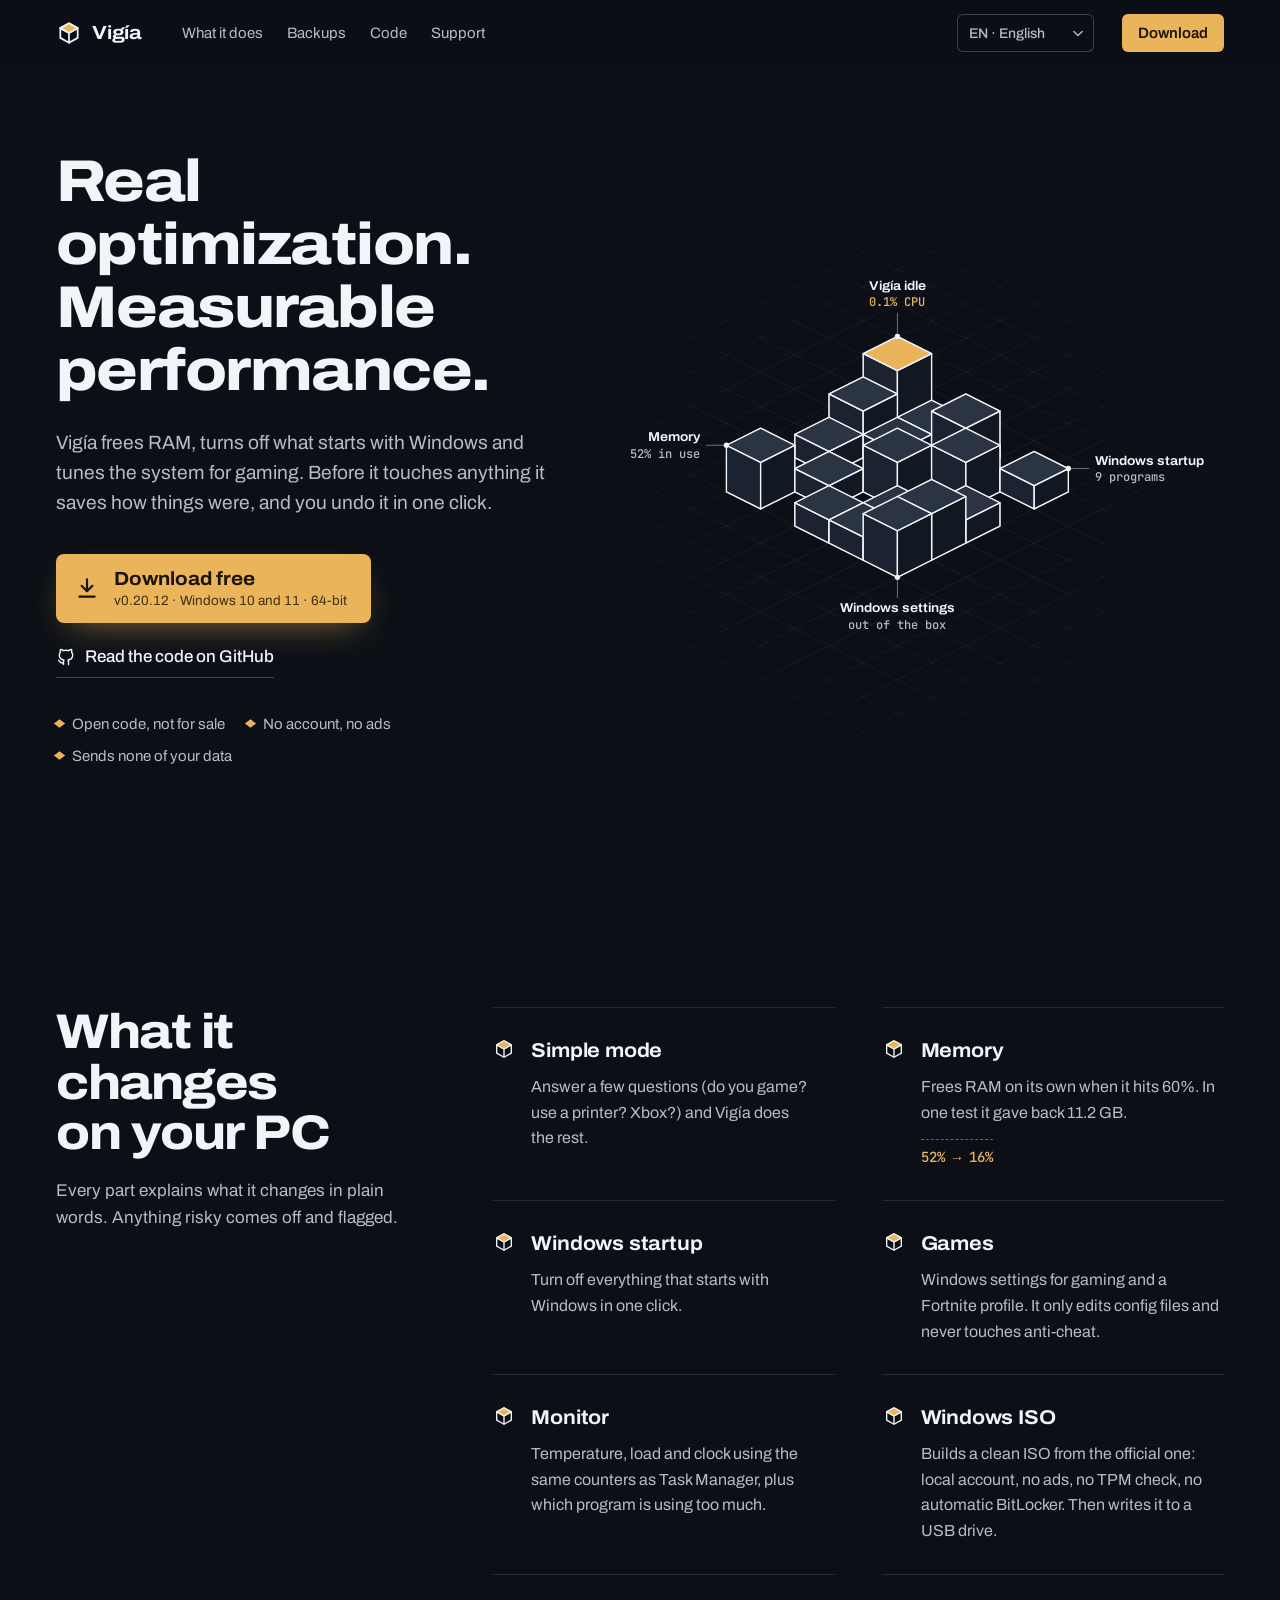
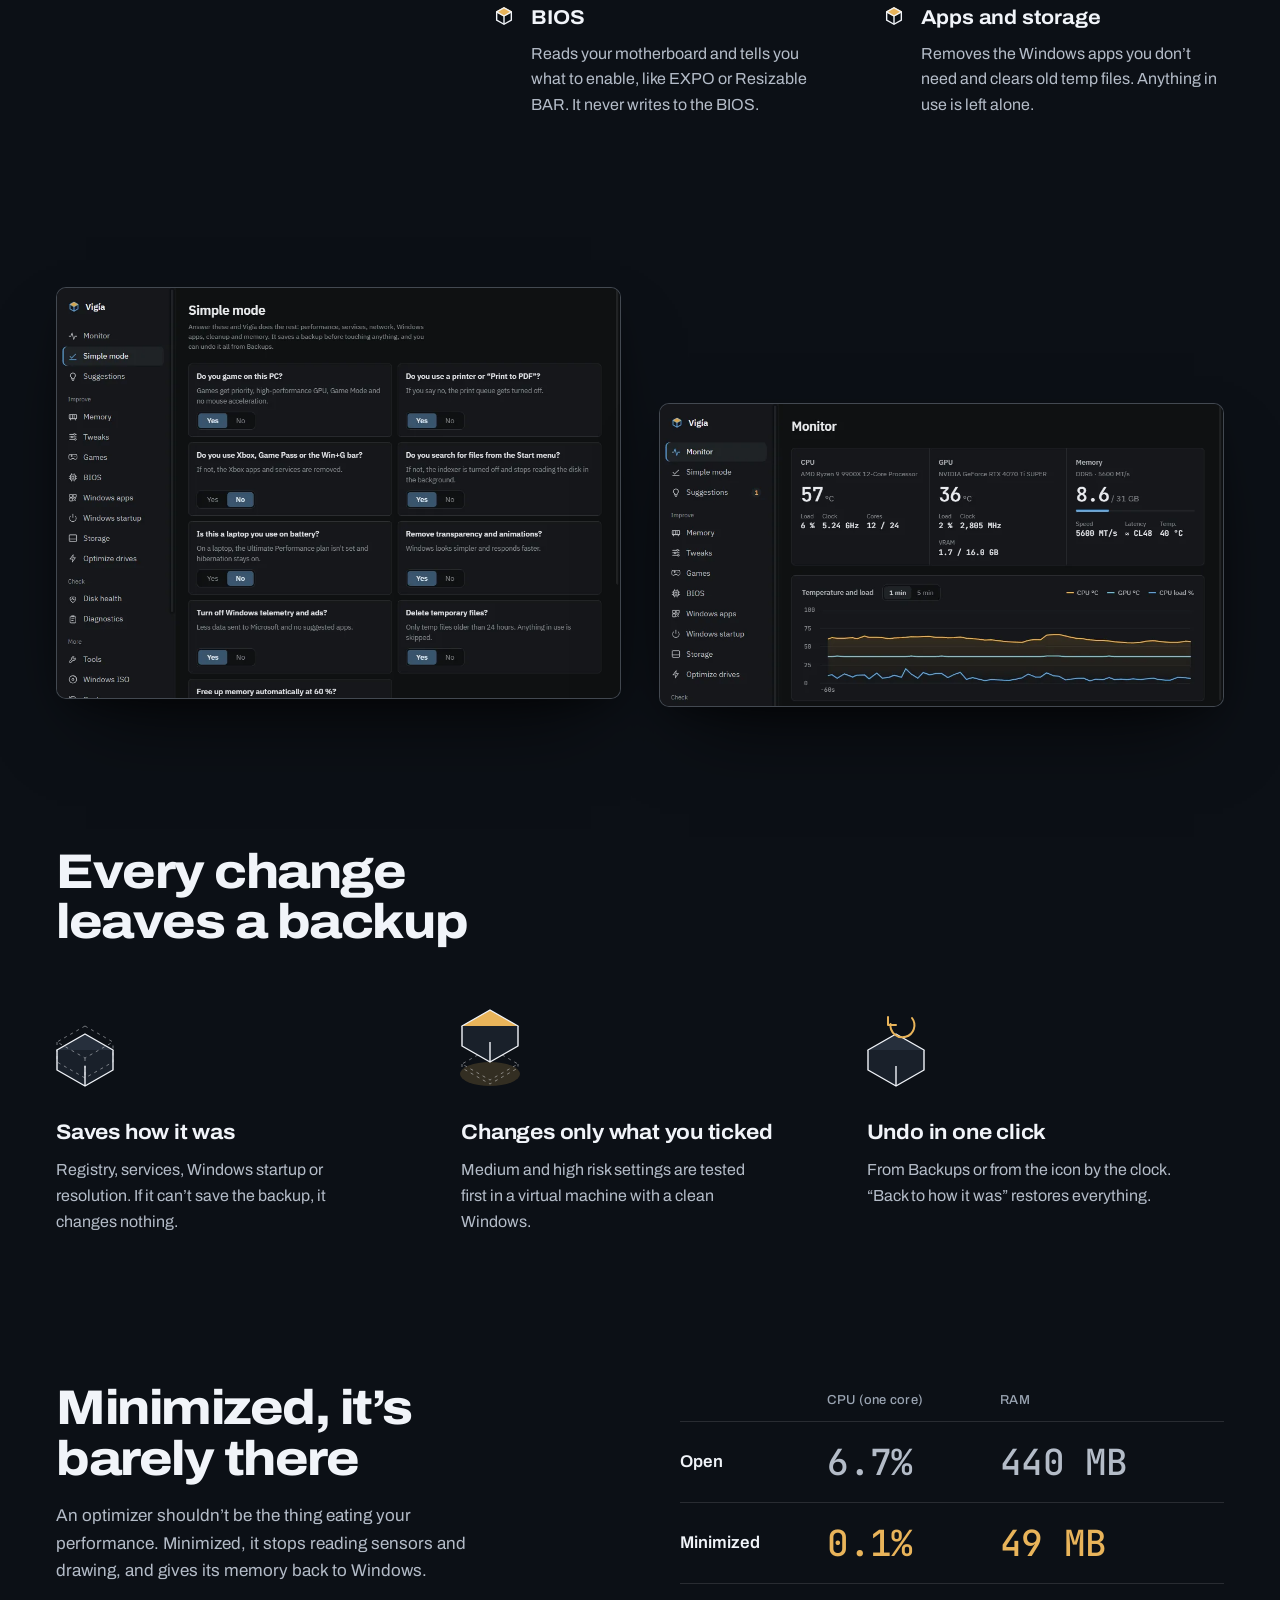
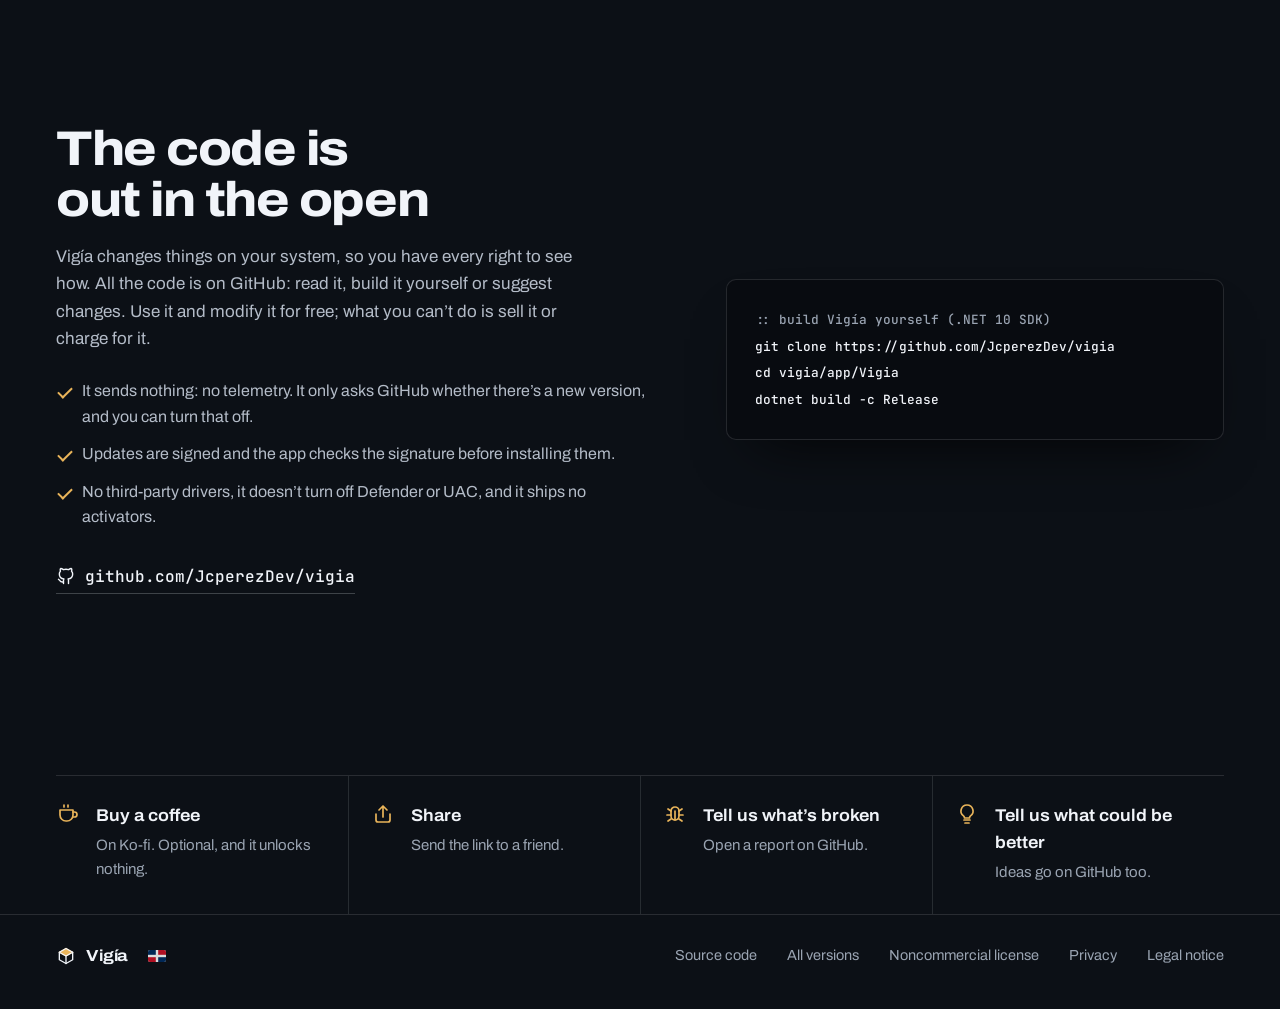
==== landing/index.html @ d917cf34 "Landing: 0.20.12" ====
<!doctype html>
<html lang="es">
<head>
<meta charset="utf-8">
<meta name="viewport" content="width=device-width, initial-scale=1">
<title>Vigía · Optimización real para tu PC de juego</title>
<meta name="description" content="Vigía optimiza Windows para jugar: libera RAM, apaga lo que arranca con Windows, ajusta el sistema y crea una ISO limpia. Guarda una copia antes de cada cambio. Gratis y con el código a la vista.">
<meta name="theme-color" content="#0c1016">
<meta property="og:type" content="website">
<meta property="og:site_name" content="Vigía">
<meta property="og:locale" content="en_US">
<meta property="og:url" content="https://vigiapc.vercel.app/">
<meta property="og:title" content="Vigía · Real optimization. Measurable performance.">
<meta property="og:description" content="Free Windows 10/11 optimizer for gaming. Open code, no account, no ads, and every change can be undone.">
<meta property="og:image" content="https://vigiapc.vercel.app/img/og-en.png">
<meta property="og:image:width" content="1200">
<meta property="og:image:height" content="630">
<meta property="og:image:alt" content="Vigía: Real optimization. Measurable performance.">
<meta name="twitter:card" content="summary_large_image">
<meta name="twitter:title" content="Vigía · Real optimization. Measurable performance.">
<meta name="twitter:description" content="Free Windows 10/11 optimizer for gaming. Open code, no account, no ads, and every change can be undone.">
<meta name="twitter:image" content="https://vigiapc.vercel.app/img/og-en.png">
<link rel="canonical" href="https://vigiapc.vercel.app/">
<link rel="icon" href="favicon.ico">
<link rel="preload" href="fonts/archivo-var-latin.woff2" as="font" type="font/woff2" crossorigin>
<link rel="stylesheet" href="styles.css">
</head>
<body>

<svg width="0" height="0" style="position:absolute" aria-hidden="true">
  <symbol id="i-logo" viewBox="0 0 24 24"><path class="lid" d="M12 3 20 7.5 12 12 4 7.5Z"/><path d="M12 3 20 7.5v9L12 21l-8-4.5v-9Z"/><path d="M4 7.5 12 12l8-4.5M12 12v9"/></symbol>
  <symbol id="i-down" viewBox="0 0 24 24"><path d="M12 4v11M7 10l5 5 5-5M5 20h14"/></symbol>
  <symbol id="i-gh" viewBox="0 0 24 24"><path d="M9 19c-4.3 1.4-4.3-2.5-6-3m12 5v-3.5c0-1 .1-1.4-.5-2 2.8-.3 5.5-1.4 5.5-6a4.6 4.6 0 0 0-1.3-3.2 4.2 4.2 0 0 0-.1-3.2s-1.1-.3-3.5 1.3a12.3 12.3 0 0 0-6.2 0C6.5 2.8 5.4 3.1 5.4 3.1a4.2 4.2 0 0 0-.1 3.2A4.6 4.6 0 0 0 4 9.5c0 4.6 2.7 5.7 5.5 6-.6.6-.6 1.2-.5 2V21"/></symbol>
  <symbol id="i-cup" viewBox="0 0 24 24"><path d="M4 8h13v5a6 6 0 0 1-6 6h-1a6 6 0 0 1-6-6Z"/><path d="M17 10h1.5a2.5 2.5 0 0 1 0 5H17M8 3v2M12 3v2"/></symbol>
  <symbol id="i-share" viewBox="0 0 24 24"><path d="M12 15V4M8 8l4-4 4 4"/><path d="M5 12v6a2 2 0 0 0 2 2h10a2 2 0 0 0 2-2v-6"/></symbol>
  <symbol id="i-bug" viewBox="0 0 24 24"><path d="M8 9a4 4 0 0 1 8 0v5a4 4 0 0 1-8 0Z"/><path d="M12 9v9M4 13h4M16 13h4M5 7l3 2M19 7l-3 2M5 19l3-2M19 19l-3-2"/></symbol>
  <symbol id="i-idea" viewBox="0 0 24 24"><path d="M9 18h6M10 21h4"/><path d="M12 3a6 6 0 0 0-3.5 10.9c.6.5 1 1.2 1 2.1h5c0-.9.4-1.6 1-2.1A6 6 0 0 0 12 3Z"/></symbol>
</svg>

<a class="skip" href="#main" data-i="skip">Saltar al contenido</a>

<header class="top">
  <a class="brand" href="#" aria-label="Vigía"><svg><use href="#i-logo"/></svg>Vigía</a>
  <nav data-i-aria="navAria" aria-label="Secciones">
    <a href="#what" data-i="navWhat">Qué hace</a>
    <a href="#backups" data-i="navCopies">Copias</a>
    <a href="#code" data-i="navCode">Código</a>
    <a href="#support" data-i="navSupport">Apoya</a>
  </nav>
  <label class="lang">
    <span class="sr" data-i="langLabel">Idioma</span>
    <select id="lang">
      <option value="es">ES · Español</option>
      <option value="en">EN · English</option>
      <option value="pt">PT · Português</option>
      <option value="fr">FR · Français</option>
      <option value="de">DE · Deutsch</option>
    </select>
  </label>
  <a class="top-dl" href="https://github.com/JcperezDev/vigia-releases/releases/latest/download/Vigia-Setup.exe" data-i="download">Descargar</a>
</header>

<main id="main">
  <section class="hero" aria-labelledby="hero-h">
    <svg class="board" id="board" aria-hidden="true" viewBox="-20 0 840 500" preserveAspectRatio="xMidYMid meet"></svg>
    <div class="pitch">
      <h1 id="hero-h" data-i="heroH">Optimización real. Rendimiento que se mide.</h1>
      <p class="lead" data-i="heroLead">Vigía libera la RAM, apaga lo que arranca con Windows y ajusta el sistema para jugar. Antes de tocar algo guarda cómo estaba, y lo deshaces con un clic.</p>
      <div class="cta">
        <a class="dl" href="https://github.com/JcperezDev/vigia-releases/releases/latest/download/Vigia-Setup.exe">
          <svg><use href="#i-down"/></svg>
          <span><b data-i="dlFree">Descargar gratis</b><small><span data-ver>v0.20.12</span> · <span data-i="dlMeta">Windows 10 y 11 · 64 bits</span></small></span>
        </a>
        <a class="gh" href="https://github.com/JcperezDev/vigia"><svg><use href="#i-gh"/></svg><span data-i="ghLink">Ver el código en GitHub</span></a>
      </div>
      <ul class="trust">
        <li data-i="t1">Código a la vista, no se vende</li>
        <li data-i="t2">Sin cuenta ni anuncios</li>
        <li data-i="t3">No envía tus datos</li>
      </ul>
    </div>
  </section>

  <section class="what" id="what" aria-labelledby="hace-h">
    <div class="what-head">
      <h2 id="hace-h" data-i="whatH">Lo que toca en tu PC</h2>
      <p data-i="whatP">Cada parte explica qué cambia en palabras simples. Lo arriesgado viene apagado y marcado.</p>
    </div>
    <ul class="mods">
      <li><h3 data-i="m1h">Modo simple</h3><p data-i="m1p">Contestas unas preguntas (¿juegas?, ¿usas impresora?, ¿Xbox?) y Vigía hace el resto.</p></li>
      <li><h3 data-i="m2h">Memoria</h3><p data-i="m2p">Libera la RAM sola al llegar al 60 %. En una prueba devolvió 11,2 GB.</p><span class="read" data-i="m2r">52 % → 16 %</span></li>
      <li><h3 data-i="m3h">Inicio de Windows</h3><p data-i="m3p">Apaga de un clic todo lo que arranca con Windows.</p></li>
      <li><h3 data-i="m4h">Juegos</h3><p data-i="m4p">Ajustes de Windows para jugar y perfil para Fortnite. Solo edita archivos de configuración; nunca toca el antitrampas.</p></li>
      <li><h3 data-i="m5h">Monitor</h3><p data-i="m5p">Temperatura, carga y reloj con los mismos contadores del Administrador de tareas, y qué programa gasta de más.</p></li>
      <li><h3 data-i="m6h">ISO de Windows</h3><p data-i="m6p">Crea una ISO limpia a partir de la oficial: cuenta local, sin anuncios, sin TPM ni BitLocker automático. Y la pasa a un USB.</p></li>
      <li><h3 data-i="m7h">BIOS</h3><p data-i="m7p">Lee tu placa y te dice qué activar, como EXPO o Resizable BAR. Nunca escribe en la BIOS.</p></li>
      <li><h3 data-i="m8h">Apps y almacenamiento</h3><p data-i="m8p">Quita las apps de Windows que sobran y limpia temporales viejos. Lo que está en uso no se toca.</p></li>
    </ul>
  </section>

  <section class="shots" aria-labelledby="shots-h">
    <h2 id="shots-h" class="sr" data-i="shotsH">Capturas de Vigía</h2>
    <figure class="win w1">
      <img src="img/simple-es.webp" data-shot="simple" width="1028" height="749" loading="lazy" decoding="async" alt="Modo simple">
    </figure>
    <figure class="win w2">
      <img src="img/monitor-es.webp" data-shot="monitor" width="1028" height="552" loading="lazy" decoding="async" alt="Monitor">
    </figure>
  </section>

  <section class="copies" id="backups" aria-labelledby="copias-h">
    <h2 id="copias-h" data-i="copiesH">Cada cambio deja su copia</h2>
    <ol class="track">
      <li><b data-i="c1h">Guarda cómo estaba</b><span data-i="c1p">Registro, servicios, inicio de Windows o resolución. Si no puede guardar la copia, no cambia nada.</span></li>
      <li><b data-i="c2h">Cambia solo lo que marcaste</b><span data-i="c2p">Los ajustes de riesgo medio o alto se prueban antes en una máquina virtual con Windows limpio.</span></li>
      <li><b data-i="c3h">Lo deshaces con un clic</b><span data-i="c3p">Desde Copias o desde el icono junto al reloj. «Volver a como estaba» lo devuelve todo.</span></li>
    </ol>
  </section>

  <section class="cost" aria-labelledby="cost-h">
    <div>
      <h2 id="cost-h" data-i="costH">Minimizada, casi no existe</h2>
      <p data-i="costP">Una app para optimizar no debería ser lo que te quita rendimiento. Minimizada deja de leer sensores y de dibujar, y devuelve su memoria a Windows.</p>
    </div>
    <table class="bench">
      <caption class="sr" data-i="benchCap">Consumo de Vigía</caption>
      <thead><tr><td></td><th scope="col" data-i="benchCpu">CPU (un núcleo)</th><th scope="col">RAM</th></tr></thead>
      <tbody>
        <tr><th scope="row" data-i="benchOpen">Abierta</th><td data-i="bOpenCpu">6,7 %</td><td>440 MB</td></tr>
        <tr class="rest"><th scope="row" data-i="benchMin">Minimizada</th><td data-i="bMinCpu">0,1 %</td><td>49 MB</td></tr>
      </tbody>
    </table>
  </section>

  <section class="code" id="code" aria-labelledby="code-h">
    <div class="code-text">
      <h2 id="code-h" data-i="codeH">El código está a la vista</h2>
      <p data-i="codeP">Vigía cambia cosas de tu sistema, así que tienes derecho a ver cómo lo hace. Todo el código está en GitHub: puedes leerlo, compilarlo tú mismo o proponer cambios. Úsala y modifícala gratis; lo que no se permite es venderla ni cobrar por ella.</p>
      <ul class="facts">
        <li data-i="f1">No envía nada: sin telemetría. Solo pregunta a GitHub si hay versión nueva, y eso se puede apagar.</li>
        <li data-i="f2">Las actualizaciones vienen firmadas y la app comprueba la firma antes de instalarlas.</li>
        <li data-i="f3">No usa drivers de terceros, no apaga Defender ni UAC, y no trae activadores.</li>
      </ul>
      <a class="gh big" href="https://github.com/JcperezDev/vigia"><svg><use href="#i-gh"/></svg><span>github.com/JcperezDev/vigia</span></a>
    </div>
    <pre class="term" data-i-aria="termAria" aria-label="Compilar Vigía"><code><span class="c" data-i="termC">:: compilar Vigía tú mismo (SDK de .NET 10)</span>
git clone https://github.com/JcperezDev/vigia
cd vigia/app/Vigia
dotnet build -c Release</code></pre>
  </section>

  <section class="support" id="support" aria-label="Apoya" data-i-aria="navSupport">
    <ul class="acts">
      <li><a href="https://ko-fi.com/vigiapc"><svg><use href="#i-cup"/></svg><b data-i="a1h">Invitar un café</b><span data-i="a1p">En Ko-fi. Es opcional y no desbloquea nada.</span></a></li>
      <li><button type="button" id="share"><svg><use href="#i-share"/></svg><b data-i="a2h">Compartir</b><span data-i="a2p" id="share-msg">Pásale el enlace a un amigo.</span></button></li>
      <li><a href="https://github.com/JcperezDev/vigia/issues/new?labels=bug"><svg><use href="#i-bug"/></svg><b data-i="a3h">Cuéntanos qué falla</b><span data-i="a3p">Abre un reporte en GitHub.</span></a></li>
      <li><a href="https://github.com/JcperezDev/vigia/issues/new?labels=idea"><svg><use href="#i-idea"/></svg><b data-i="a4h">Cuéntanos qué podría mejorar</b><span data-i="a4p">Las ideas también van en GitHub.</span></a></li>
    </ul>
  </section>

</main>

<footer>
  <span class="brand"><svg><use href="#i-logo"/></svg>Vigía<svg class="do" viewBox="0 0 30 20" role="img" aria-label="República Dominicana"><title>República Dominicana</title><rect width="30" height="20" fill="#fff"/><rect width="13" height="8" fill="#002d62"/><rect x="17" width="13" height="8" fill="#ce1126"/><rect y="12" width="13" height="8" fill="#ce1126"/><rect x="17" y="12" width="13" height="8" fill="#002d62"/></svg></span>
  <a href="https://github.com/JcperezDev/vigia" data-i="fCode">Código fuente</a>
  <a href="https://github.com/JcperezDev/vigia-releases/releases" data-i="fRel">Todas las versiones</a>
  <a href="https://github.com/JcperezDev/vigia/blob/main/LICENSE" data-i="fLic">Licencia no comercial</a>
  <a href="privacidad.html" data-i="fPriv">Privacidad</a>
  <a href="legal.html" data-i="fLegal">Aviso legal</a>
</footer>

<script src="main.js" defer></script>
</body>
</html>
---- landing/styles.css ----
@font-face {
  font-family: "Archivo";
  src: url("fonts/archivo-var-latin.woff2") format("woff2");
  font-weight: 100 900;
  font-stretch: 62% 125%;
  font-display: swap;
}
@font-face {
  font-family: "JetBrains Mono";
  src: url("fonts/jetbrains-mono-latin-500-normal.woff2") format("woff2");
  font-weight: 500;
  font-display: swap;
}

:root {
  --ground: #0c1016;
  --ground-2: #121821;
  --ground-3: #19202b;
  --ink: #f1f4f9;
  --ink-2: #b4bcc8;
  --ink-3: #9aa4b2;
  --rule: rgba(241, 244, 249, .12);
  --rule-2: rgba(241, 244, 249, .22);
  --amber: #e9b45a;
  --amber-hi: #f3c97c;
  --amber-ink: #1d1407;
  --sky: #a9c9ff;
  --wide: 1360px;
  --edge: max(var(--pad), calc((100% - var(--wide)) / 2 + var(--pad)));
  --pad: clamp(20px, 4.5vw, 56px);
  --ease: cubic-bezier(.16, 1, .3, 1);
  color-scheme: dark;
}

* { box-sizing: border-box; }
html { scroll-behavior: smooth; scroll-padding-top: 76px; scrollbar-color: #2c3542 var(--ground); }
html.tr body { opacity: 0; }
html.tr.ready body { opacity: 1; transition: opacity .25s ease; }
body {
  margin: 0;
  background: var(--ground);
  color: var(--ink);
  font: 400 17px/1.6 "Archivo", system-ui, sans-serif;
  font-stretch: 100%;
  -webkit-font-smoothing: antialiased;
  text-rendering: optimizeLegibility;
  caret-color: var(--amber);
}
::selection { background: var(--amber); color: var(--amber-ink); }
::-webkit-scrollbar { width: 12px; }
::-webkit-scrollbar-track { background: var(--ground); }
::-webkit-scrollbar-thumb { background: #2c3542; border: 3px solid var(--ground); border-radius: 8px; }
::-webkit-scrollbar-thumb:hover { background: #3a4554; }

a { color: inherit; text-underline-offset: .22em; text-decoration-thickness: 1px; }
:focus-visible { outline: 2px solid var(--amber); outline-offset: 3px; border-radius: 4px; }
h1, h2, h3 { margin: 0; text-wrap: balance; }
p { margin: 0; text-wrap: pretty; }
code, .mono { font-family: "JetBrains Mono", ui-monospace, monospace; font-size: .88em; font-variant-numeric: tabular-nums; }
svg { fill: none; stroke: currentColor; stroke-width: 1.7; stroke-linecap: round; stroke-linejoin: round; }

.sr { position: absolute; width: 1px; height: 1px; overflow: hidden; clip: rect(0 0 0 0); white-space: nowrap; }
.skip { position: absolute; left: 12px; top: -60px; z-index: 50; padding: 10px 14px; background: var(--amber); color: var(--amber-ink); font-weight: 600; text-decoration: none; border-radius: 6px; }
.skip:focus { top: 12px; }

/* ---------------------------------------------------------------- cabecera */
.top {
  position: sticky; top: 0; z-index: 20;
  display: flex; align-items: center; gap: 28px;
  padding: 14px var(--edge);
  background: rgba(12, 16, 22, .98);
  -webkit-backdrop-filter: blur(10px); backdrop-filter: blur(10px);
  border-bottom: 1px solid transparent;
  transition: border-color .3s ease;
}
.top.scrolled { border-bottom-color: var(--rule); }
.brand { display: inline-flex; align-items: center; gap: 10px; font-weight: 700; font-stretch: 112%; font-size: 19px; letter-spacing: -.01em; text-decoration: none; }
.brand svg { width: 26px; height: 26px; stroke-width: 1.6; }
.brand svg .lid, .lid { fill: var(--amber); stroke: var(--amber); }
.top nav { display: flex; gap: 24px; margin-left: 12px; }
.top nav a { color: var(--ink-2); font-size: 15px; text-decoration: none; padding: 4px 0; transition: color .2s ease; }
.top nav a:hover { color: var(--ink); }
.lang { margin-left: auto; }
.lang select {
  appearance: none; -webkit-appearance: none;
  background: transparent url("data:image/svg+xml,%3Csvg xmlns='http://www.w3.org/2000/svg' viewBox='0 0 12 8'%3E%3Cpath d='M1 1.5 6 6.5l5-5' fill='none' stroke='%23b4bcc8' stroke-width='1.6' stroke-linecap='round'/%3E%3C/svg%3E") no-repeat right 10px center / 10px 7px;
  color: var(--ink-2); font: 500 14px "Archivo", sans-serif;
  border: 1px solid var(--rule-2); border-radius: 6px; height: 38px; padding: 0 30px 0 11px; cursor: pointer;
}
.lang select:hover { color: var(--ink); border-color: rgba(241,244,249,.4); }
.lang select option { background: var(--ground-2); color: var(--ink); }
.top-dl {
  font-weight: 600; font-size: 15px; text-decoration: none;
  display: inline-flex; align-items: center; height: 38px; padding: 0 16px; border-radius: 6px; background: var(--amber); color: var(--amber-ink);
  transition: background .2s ease, transform .2s var(--ease);
}
.top-dl:hover { background: var(--amber-hi); }
.top-dl:active { transform: translateY(1px); }

/* ---------------------------------------------------------------- portada: el tablero */
.hero {
  position: relative; isolation: isolate;
  min-height: clamp(600px, calc(100svh - 64px), 800px);
  display: flex; align-items: center;
  padding: 56px var(--edge) 72px;
}
.board {
  position: absolute; z-index: -1; top: 0; bottom: 0; right: var(--edge);
  width: min(51%, 740px); height: 100%;
  overflow: visible;
}
.board .grid line { stroke: rgba(241, 244, 249, .085); stroke-width: 1; }
.board .face-l { fill: #1b2330; }
.board .face-r { fill: #121821; }
.board .top-f { fill: #2a3442; }
.board .edge { stroke: rgba(241, 244, 249, .8); stroke-width: 1.3; fill: none; }
.board .ghost { stroke: rgba(241, 244, 249, .45); stroke-width: 1.2; stroke-dasharray: 4 5; fill: none; opacity: 0; }
.board .pool { fill: url(#pool); opacity: 0; }
.board .lead { stroke: rgba(241, 244, 249, .55); stroke-width: 1; fill: none; }
.board .dot { fill: var(--ink); }
.board text { stroke: none; }
.board .ln { fill: var(--ink); font: 650 16.5px "Archivo", sans-serif; font-stretch: 108%; }
.board .lv { fill: var(--ink-2); font: 500 15.5px "JetBrains Mono", monospace; }
.board .lv.after, .board .lv.now { fill: var(--amber); }
.board .lc { fill: var(--ink-3); font: 500 13.5px "JetBrains Mono", monospace; opacity: 0; }
.board .lv.after { opacity: 0; }
.board .us .top-f { fill: var(--amber); }

/* un bloque que se optimiza: sube con algo de masa, se enciende y deja su copia punteada abajo */
.board .blk { animation: lift var(--dur, 11s) var(--delay, 0s) infinite both; }
.board .blk .top-f { animation: lit var(--dur, 11s) var(--delay, 0s) infinite both; }
.board .on-g .ghost { animation: ghost var(--dur, 11s) var(--delay, 0s) infinite both; }
.board .on-g .pool { animation: pool var(--dur, 11s) var(--delay, 0s) infinite both; }
.board .lv.before { animation: before var(--dur, 11s) var(--delay, 0s) infinite both; }
.board .lv.after, .board .lc { animation: after var(--dur, 11s) var(--delay, 0s) infinite both; }
.board.still, .board.still * { animation-play-state: paused !important; }

@keyframes lift {
  0%, 12% { transform: translateY(0); animation-timing-function: cubic-bezier(.3, 0, .2, 1); }
  19% { transform: translateY(calc(var(--l) * -1.14px)); animation-timing-function: ease-in-out; }
  23% { transform: translateY(calc(var(--l) * -.95px)); animation-timing-function: ease-in-out; }
  26%, 80% { transform: translateY(calc(var(--l) * -1px)); animation-timing-function: cubic-bezier(.5, 0, .2, 1); }
  90%, 100% { transform: translateY(0); }
}
@keyframes lit { 0%, 15% { fill: #2a3442; } 21%, 82% { fill: #e9b45a; } 90%, 100% { fill: #2a3442; } }
@keyframes ghost { 0%, 14% { opacity: 0; } 22%, 82% { opacity: 1; } 90%, 100% { opacity: 0; } }
@keyframes pool { 0%, 14% { opacity: 0; } 24%, 80% { opacity: 1; } 90%, 100% { opacity: 0; } }
@keyframes before { 0%, 16% { opacity: 1; } 20%, 84% { opacity: 0; } 88%, 100% { opacity: 1; } }
@keyframes after { 0%, 16% { opacity: 0; } 20%, 84% { opacity: 1; } 88%, 100% { opacity: 0; } }

@media (prefers-reduced-motion: reduce) {
  html { scroll-behavior: auto; }
  .board * { animation: none !important; }
  .board .blk.on { transform: translateY(calc(var(--l) * -1px)); }
  .board .blk.on .top-f { fill: var(--amber); }
  .board .on-g .ghost, .board .on-g .pool, .board .lv.after, .board .lc { opacity: 1; }
  .board .lv.before { opacity: 0; }
}

.pitch { position: relative; max-width: min(545px, calc(49% - 40px)); }
.hero h1 {
  font-size: clamp(2.6rem, 4.6vw, 4.4rem);
  font-weight: 800; font-stretch: 114%;
  line-height: 1.07; letter-spacing: -.026em;
}
.lead { margin-top: 26px; font-size: clamp(17px, 1.5vw, 20px); line-height: 1.55; color: var(--ink-2); max-width: 46ch; }
.cta { display: flex; flex-wrap: wrap; align-items: center; gap: 14px 22px; margin-top: 36px; }
.dl {
  display: inline-flex; align-items: center; gap: 14px;
  padding: 14px 24px 14px 18px; border-radius: 8px;
  background: var(--amber); color: var(--amber-ink); text-decoration: none;
  box-shadow: 0 14px 34px -14px rgba(233, 180, 90, .55);
  transition: background .2s ease, transform .25s var(--ease), box-shadow .25s var(--ease);
}
.dl:hover { background: var(--amber-hi); transform: translateY(-2px); box-shadow: 0 20px 40px -16px rgba(233, 180, 90, .6); }
.dl:active { transform: translateY(0); }
.dl svg { width: 26px; height: 26px; stroke-width: 2; flex: none; }
.dl > span { display: flex; flex-direction: column; line-height: 1.2; }
.dl b { font-size: 19px; font-weight: 700; font-stretch: 108%; }
.dl small { font-size: 13.5px; color: rgba(29, 20, 7, .82); font-variant-numeric: tabular-nums; margin-top: 3px; }
.gh { display: inline-flex; align-items: center; gap: 9px; color: var(--ink); font-weight: 500; text-decoration: none; padding: 6px 0; border-bottom: 1px solid var(--rule-2); transition: border-color .2s ease; }
.gh:hover { border-bottom-color: var(--ink); }
.gh svg { width: 20px; height: 20px; }
.trust { display: flex; flex-wrap: wrap; gap: 8px 22px; margin: 34px 0 0; padding: 0; list-style: none; color: var(--ink-2); font-size: 15px; }
.trust li { display: inline-flex; align-items: center; gap: 9px; }
.trust li::before { content: ""; width: 7px; height: 7px; background: var(--amber); transform: rotate(45deg) skew(-8deg, -8deg); flex: none; }

/* ---------------------------------------------------------------- secciones */
section:not(.hero) { max-width: var(--wide); margin: 0 auto; padding: clamp(80px, 11vw, 140px) var(--pad) 0; }
h2 { font-size: clamp(2rem, 3.8vw, 3.3rem); font-weight: 780; font-stretch: 112%; line-height: 1.04; letter-spacing: -.03em; }

.what { display: grid; grid-template-columns: minmax(260px, 4fr) 8fr; gap: 40px 72px; align-items: start; }
.what-head { position: sticky; top: 110px; }
.what-head p { margin-top: 18px; color: var(--ink-2); max-width: 36ch; }
.mods { list-style: none; margin: 0; padding: 0; display: grid; grid-template-columns: 1fr 1fr; column-gap: 48px; }
.mods li { position: relative; padding: 26px 0 30px 38px; border-top: 1px solid var(--rule); }
.mods li::before {
  content: ""; position: absolute; left: 0; top: 30px; width: 22px; height: 22px;
  background: url("data:image/svg+xml,%3Csvg xmlns='http://www.w3.org/2000/svg' viewBox='0 0 24 24' fill='none' stroke='%23f1f4f9' stroke-width='1.5' stroke-linejoin='round'%3E%3Cpath d='M12 3 20 7.5 12 12 4 7.5Z' fill='%23e9b45a' stroke='%23e9b45a'/%3E%3Cpath d='M12 3 20 7.5v9L12 21l-8-4.5v-9Z'/%3E%3Cpath d='M4 7.5 12 12l8-4.5M12 12v9'/%3E%3C/svg%3E") center / contain no-repeat;
}
.mods h3 { font-size: 20px; font-weight: 680; font-stretch: 108%; letter-spacing: -.01em; }
.mods p { margin-top: 8px; color: var(--ink-2); font-size: 16px; }
.mods .read { display: inline-block; margin-top: 14px; font: 500 14px "JetBrains Mono", monospace; color: var(--amber); padding-top: 8px; border-top: 1px dashed rgba(233, 180, 90, .5); }

.shots { position: relative; display: grid; grid-template-columns: repeat(12, 1fr); align-items: start; }
.win { margin: 0; }
.win img { display: block; width: 100%; height: auto; border-radius: 10px; border: 1px solid var(--rule-2); box-shadow: 0 40px 80px -30px rgba(0, 0, 0, .75), 0 10px 30px -12px rgba(0, 0, 0, .5); background: var(--ground-2); }
.win figcaption { margin-top: 14px; font-size: 15px; color: var(--ink-3); }
.shots { column-gap: clamp(24px, 3vw, 48px); }
.w1 { grid-column: 1 / span 6; grid-row: 1; }
.w2 { grid-column: 7 / span 6; grid-row: 1; margin-top: clamp(40px, 9vw, 130px); }

.copies h2 { max-width: 16ch; }
.track { list-style: none; margin: 56px 0 0; padding: 0; display: grid; grid-template-columns: repeat(3, 1fr); gap: 0 48px; counter-reset: s; position: relative; }
.track li { position: relative; display: flex; flex-direction: column; gap: 8px; padding-top: 112px; }
.track li::before {
  content: ""; position: absolute; left: -17px; top: 0; width: 92px; height: 92px; background: center / contain no-repeat;
}
.track li:nth-child(1)::before { background-image: url("data:image/svg+xml,%3Csvg xmlns='http://www.w3.org/2000/svg' viewBox='0 0 92 92' fill='none' stroke-linejoin='round'%3E%3Cpath d='M46 30 74 46 46 62 18 46Z' fill='%23262f3c' stroke='%23f1f4f9' stroke-width='1.4'/%3E%3Cpath d='M18 46v20l28 16 28-16V46' fill='%2319202a' stroke='%23f1f4f9' stroke-width='1.4'/%3E%3Cpath d='M46 62v20' stroke='%23f1f4f9' stroke-width='1.4'/%3E%3Cpath d='M46 22 74 38 46 54 18 38Z M18 38v20l28 16 28-16V38 M46 54v20' stroke='%23f1f4f9' stroke-opacity='.45' stroke-dasharray='3 4'/%3E%3C/svg%3E"); }
.track li:nth-child(2)::before { background-image: url("data:image/svg+xml,%3Csvg xmlns='http://www.w3.org/2000/svg' viewBox='0 0 92 92' fill='none' stroke-linejoin='round'%3E%3Cellipse cx='46' cy='70' rx='30' ry='12' fill='%23e9b45a' fill-opacity='.18'/%3E%3Cpath d='M46 44 74 60 46 76 18 60Z M18 60v4l28 16 28-16v-4' stroke='%23f1f4f9' stroke-opacity='.45' stroke-dasharray='3 4'/%3E%3Cpath d='M46 6 74 22 46 38 18 22Z' fill='%23e9b45a' stroke='%23f1f4f9' stroke-width='1.4'/%3E%3Cpath d='M18 22v20l28 16 28-16V22' fill='%2319202a' stroke='%23f1f4f9' stroke-width='1.4'/%3E%3Cpath d='M46 38v20' stroke='%23f1f4f9' stroke-width='1.4'/%3E%3C/svg%3E"); }
.track li:nth-child(3)::before { background-image: url("data:image/svg+xml,%3Csvg xmlns='http://www.w3.org/2000/svg' viewBox='0 0 92 92' fill='none' stroke-linejoin='round'%3E%3Cpath d='M46 30 74 46 46 62 18 46Z' fill='%23262f3c' stroke='%23f1f4f9' stroke-width='1.4'/%3E%3Cpath d='M18 46v20l28 16 28-16V46' fill='%2319202a' stroke='%23f1f4f9' stroke-width='1.4'/%3E%3Cpath d='M46 62v20' stroke='%23f1f4f9' stroke-width='1.4'/%3E%3Cpath d='M62 14a12 12 0 1 1-21.5 6' stroke='%23e9b45a' stroke-width='2' stroke-linecap='round'/%3E%3Cpath d='M38 13v8h8' stroke='%23e9b45a' stroke-width='2' stroke-linecap='round'/%3E%3C/svg%3E"); }
.track b { font-size: 21px; font-weight: 680; font-stretch: 108%; letter-spacing: -.01em; }
.track span { color: var(--ink-2); font-size: 16px; max-width: 34ch; }

.cost { display: grid; grid-template-columns: 1fr minmax(340px, 1fr); gap: 40px 80px; align-items: end; }
.cost p { margin-top: 18px; color: var(--ink-2); max-width: 46ch; }
.cost .fine { font-size: 14px; color: var(--ink-3); }
.cost code { color: var(--ink-2); }
.bench { border-collapse: collapse; width: 100%; font-variant-numeric: tabular-nums; }
.bench th, .bench td { text-align: left; padding: 16px 12px 16px 0; border-bottom: 1px solid var(--rule); }
.bench thead th { font-size: 13px; font-weight: 500; color: var(--ink-3); letter-spacing: .02em; padding-bottom: 10px; }
.bench tbody th { font-weight: 600; font-size: 17px; }
.bench tbody td { font: 500 clamp(24px, 3vw, 36px) "JetBrains Mono", monospace; letter-spacing: -.02em; color: var(--ink-2); }
.bench .rest td { color: var(--amber); }

.code { display: grid; grid-template-columns: 6fr 5fr; gap: 40px 72px; align-items: center; }
.code-text > p { margin-top: 18px; color: var(--ink-2); max-width: 52ch; }
.facts { list-style: none; margin: 26px 0 30px; padding: 0; display: grid; gap: 12px; }
.facts li { position: relative; padding-left: 26px; color: var(--ink-2); font-size: 16px; }
.facts li::before { content: ""; position: absolute; left: 2px; top: .55em; width: 12px; height: 6px; border-left: 2px solid var(--amber); border-bottom: 2px solid var(--amber); transform: rotate(-45deg); }
.gh.big { font: 500 16px "JetBrains Mono", monospace; }
.term {
  margin: 0; padding: 26px 28px; overflow-x: auto;
  background: #080b10; border: 1px solid var(--rule); border-radius: 10px;
  font: 500 14.5px/1.85 "JetBrains Mono", monospace; color: var(--ink);
  box-shadow: 0 30px 60px -30px rgba(0, 0, 0, .8);
}
.term .c { color: var(--ink-3); }

.support > p { margin-top: 18px; color: var(--ink-2); max-width: 56ch; }
.acts { list-style: none; margin: 40px 0 0; padding: 0; display: grid; grid-template-columns: repeat(4, 1fr); gap: 0; border-top: 1px solid var(--rule); }
.acts li + li { border-left: 1px solid var(--rule); }
.acts li:first-child a, .acts li:first-child button { padding-left: 0; }
.acts a, .acts button {
  display: grid; grid-template-columns: 26px 1fr; gap: 4px 14px; align-content: start; width: 100%; height: 100%;
  padding: 26px 22px 30px; text-align: left; text-decoration: none; color: var(--ink);
  background: transparent; border: 0; font: inherit; cursor: pointer;
  transition: background .2s ease;
}
.acts a:hover, .acts button:hover { background: var(--ground-2); }
.acts svg { width: 24px; height: 24px; grid-row: 1 / span 2; color: var(--amber); }
.acts b { font-weight: 650; font-size: 17px; font-stretch: 106%; }
.acts span { color: var(--ink-3); font-size: 15px; }
.acts .ok span { color: var(--amber); }

.end { padding-bottom: clamp(80px, 10vw, 130px) !important; }
.end .smart { max-width: 640px; }
.smart { border-left: 2px solid var(--amber); padding: 4px 0 4px 22px; }
.smart b { display: block; font-size: 17px; font-weight: 650; font-stretch: 106%; margin-bottom: 8px; }
.smart p { color: var(--ink-2); font-size: 15.5px; }

footer { display: flex; flex-wrap: wrap; align-items: center; gap: 14px 30px; padding: 28px var(--edge) 40px; border-top: 1px solid var(--rule); font-size: 14.5px; color: var(--ink-3); }
footer .brand { font-size: 16px; color: var(--ink); margin-right: auto; }
footer .brand svg { width: 20px; height: 20px; }
footer .brand svg.do { width: 18px; height: 12px; margin-left: 10px; border-radius: 2px; opacity: .85; stroke: none; }   /* bandera dominicana, discreta */
footer a { color: var(--ink-3); text-decoration: none; }
footer a:hover { color: var(--ink); text-decoration: underline; }

/* ---------------------------------------------------------------- pantallas pequeñas */
@media (max-width: 1100px) {
  .hero { flex-direction: column; align-items: stretch; padding-top: 48px; padding-bottom: 0; min-height: 0; }
  .pitch { max-width: 640px; }
  .board { position: relative; inset: auto; order: 2; width: 100%; max-width: 820px; height: auto; aspect-ratio: 840 / 500; margin: 28px auto 0; }
}
@media (max-width: 600px) {
  .board { aspect-ratio: 460 / 330; margin-top: 32px; }
  .trust { flex-direction: column; gap: 10px; }
}
@media (max-width: 1080px) {
  .top nav { display: none; }
  .what { grid-template-columns: 1fr; }
  .what-head { position: static; }
  .acts { grid-template-columns: 1fr 1fr; }
  .acts li:nth-child(3) { border-left: 0; }
  .acts li:nth-child(n+3) { border-top: 1px solid var(--rule); }
  .acts li:nth-child(odd) a, .acts li:nth-child(odd) button { padding-left: 0; }
}
@media (max-width: 820px) {
  .mods { grid-template-columns: 1fr; }
  .shots { display: flex; flex-direction: column; gap: 40px; }
  .w2 { margin-top: 0; }
  .track { grid-template-columns: 1fr; gap: 40px; }
  .track li { padding: 0 0 0 112px; min-height: 92px; justify-content: center; }
  .cost, .code, .end { grid-template-columns: 1fr; }
}
@media (max-width: 560px) {
  body { font-size: 16px; }
  .top { gap: 12px; }
  .top-dl { display: none; }
  .lang select { padding: 6px 26px 6px 9px; font-size: 13px; }
  .acts { grid-template-columns: 1fr; }
  .acts li + li { border-left: 0; border-top: 1px solid var(--rule); }
  .dl { width: 100%; }
  .track li { padding-left: 84px; }
  .acts a, .acts button { padding-left: 0; padding-right: 0; }
  section:not(.hero) { padding-top: 64px; }
  footer { gap: 12px 22px; }
  footer .brand { flex-basis: 100%; }
}

/* ---------------------------------------------------------------- privacidad y aviso legal */
.doc { max-width: 68ch; margin: 0 auto; padding: clamp(40px, 7vw, 88px) var(--pad) clamp(72px, 9vw, 120px); }
.doc .back { display: inline-block; color: var(--ink-3); font-size: 15px; text-decoration: none; margin-bottom: 28px; }
.doc .back:hover { color: var(--ink); }
.doc h1 { font-size: clamp(2.2rem, 4.4vw, 3.4rem); font-weight: 800; font-stretch: 114%; line-height: 1.08; letter-spacing: -.022em; }
.doc .upd { margin: 12px 0 0; color: var(--ink-3); font-size: 14.5px; }
.doc .short { margin: 30px 0 0; font-size: clamp(18px, 1.6vw, 21px); line-height: 1.5; color: var(--ink); }
.doc h2 { margin-top: 44px; font-size: 21px; font-weight: 700; font-stretch: 108%; letter-spacing: -.01em; }
.doc p, .doc li { color: var(--ink-2); font-size: 16.5px; line-height: 1.65; }
.doc p { margin: 12px 0 0; }
.doc ul { margin: 12px 0 0; padding-left: 1.2em; }
.doc li + li { margin-top: 8px; }
.doc li::marker { color: var(--amber); }
.doc a:not(.back) { color: var(--ink); text-decoration-color: var(--rule-2); text-underline-offset: 3px; }
.doc a:not(.back):hover { text-decoration-color: var(--ink); }
.doc code { font: 500 .9em "JetBrains Mono", monospace; color: var(--ink); }
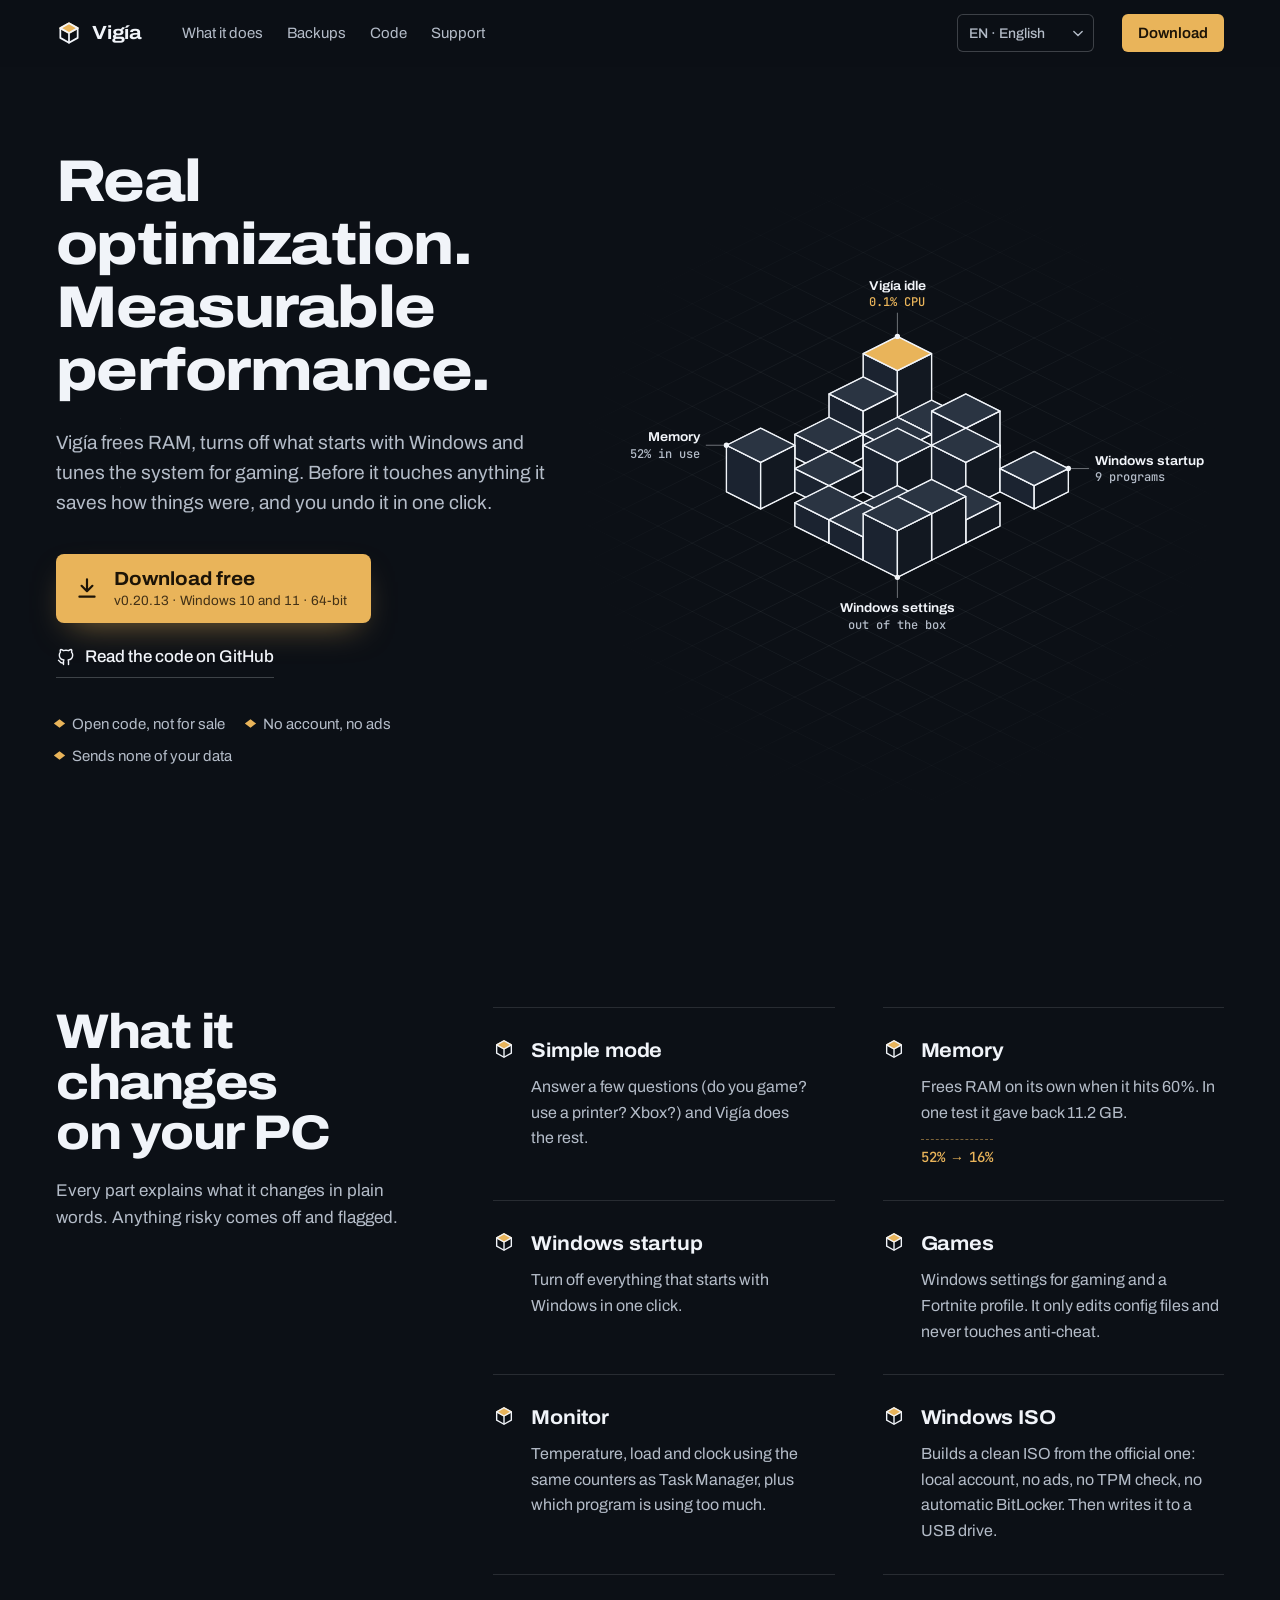
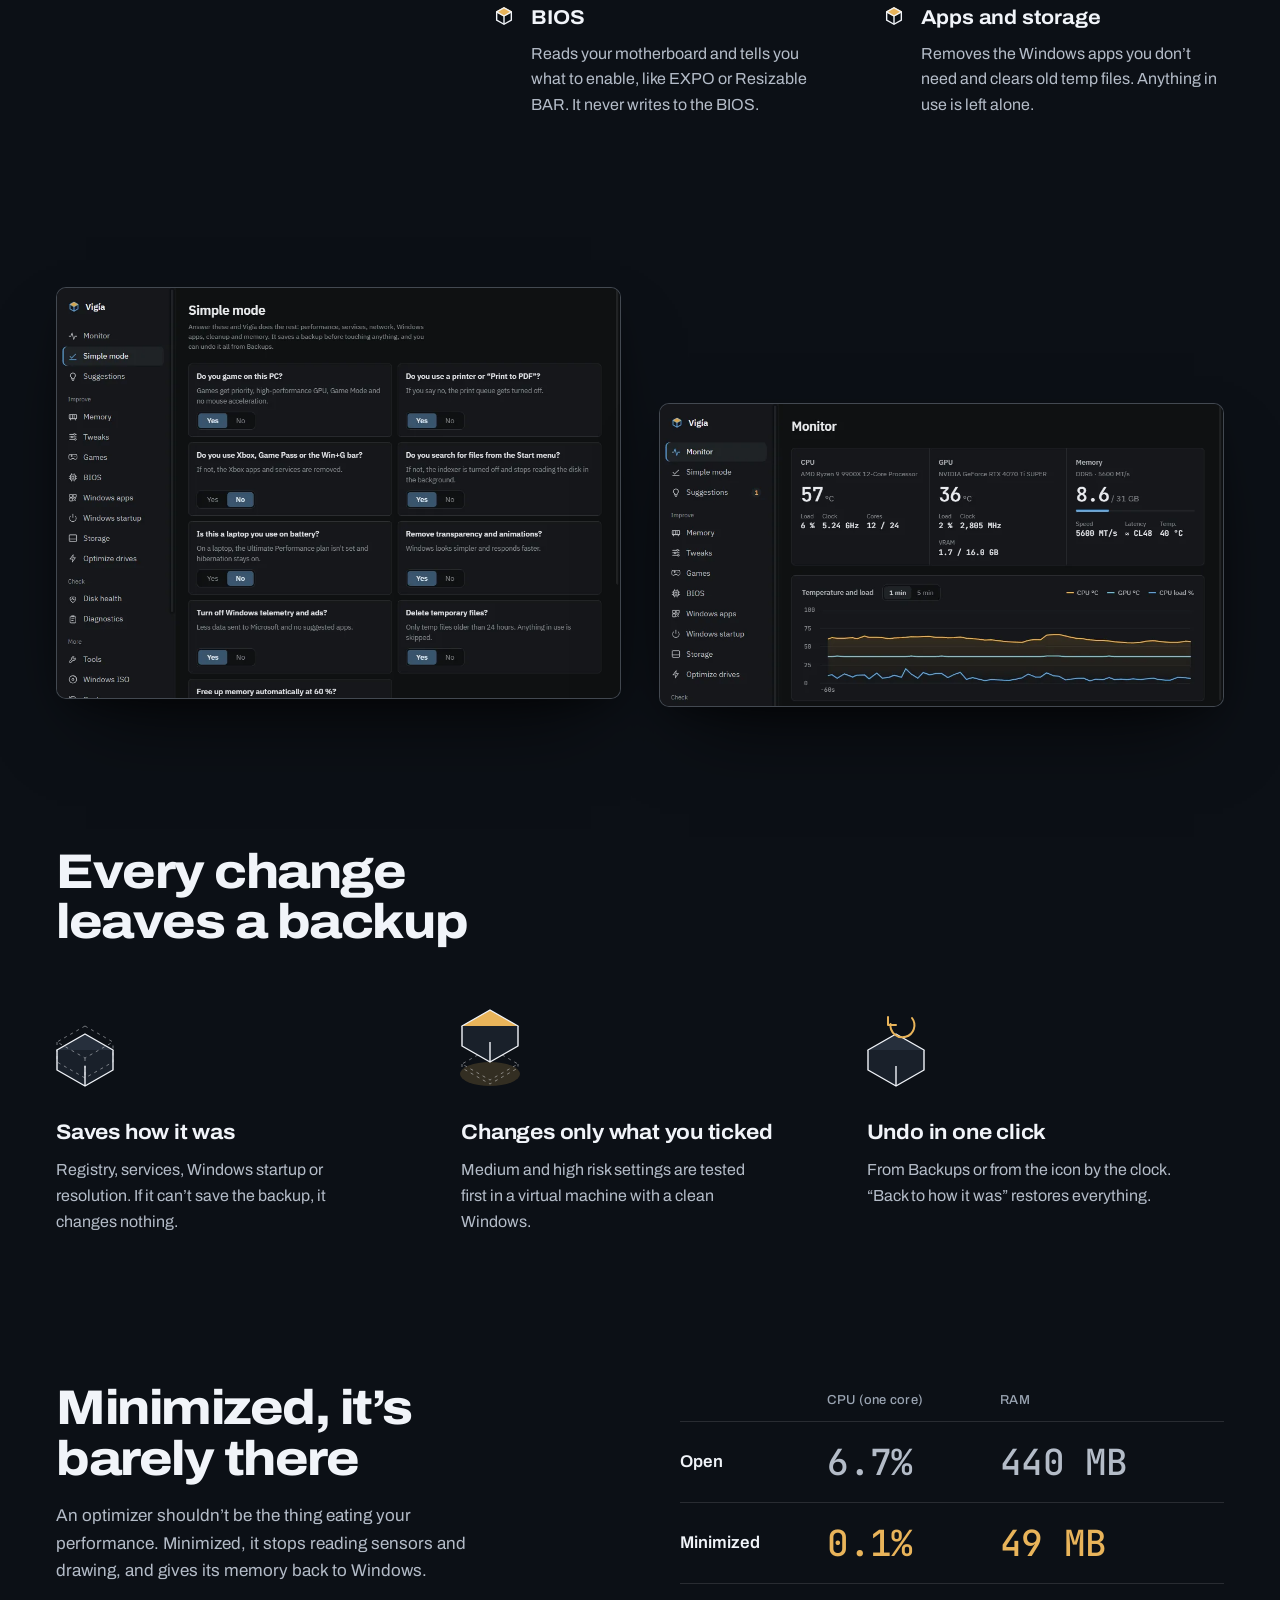
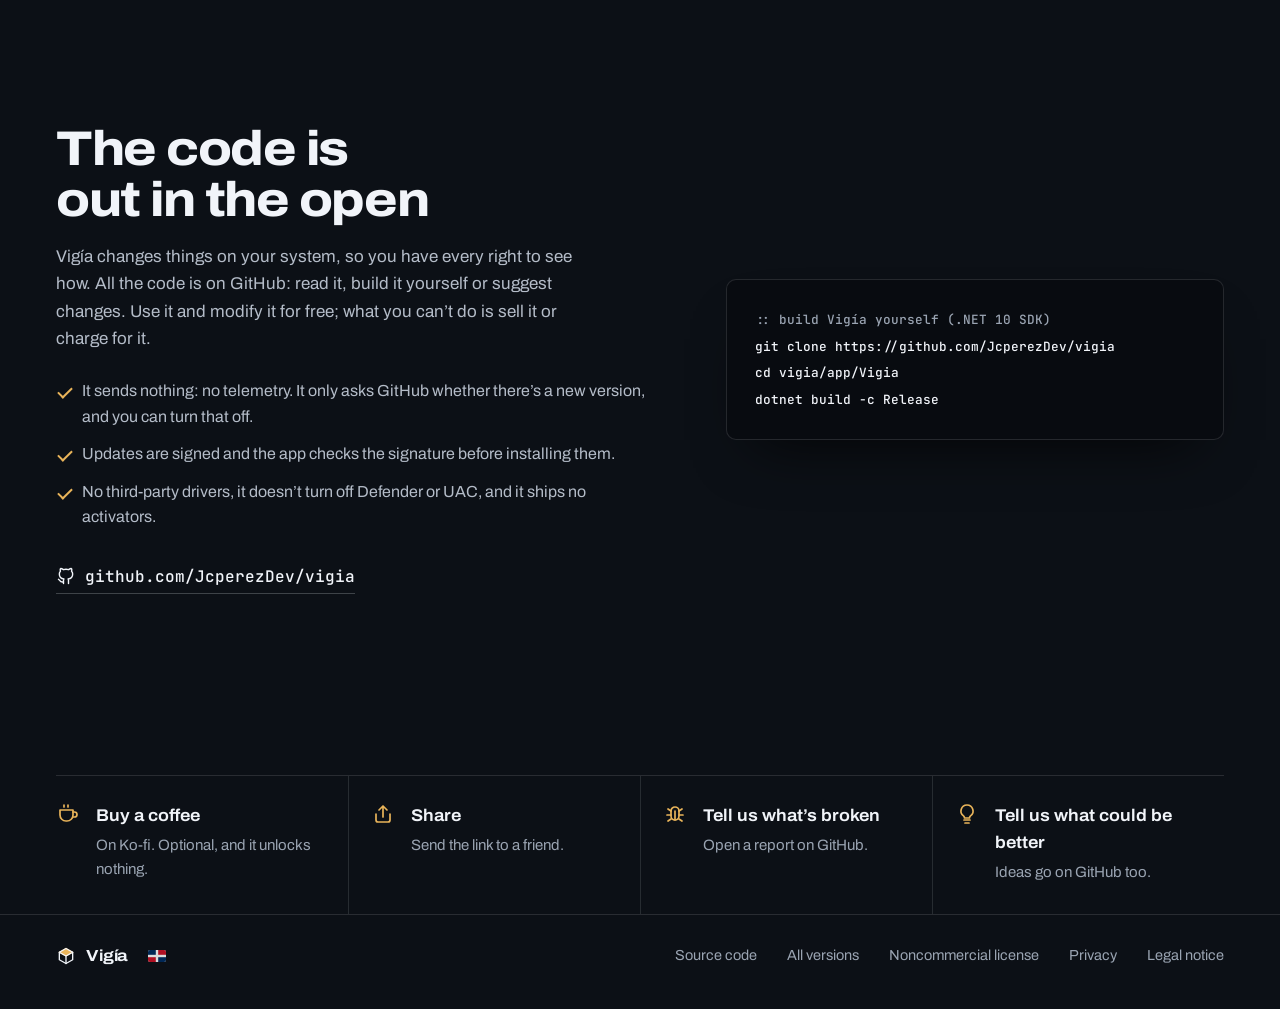
==== commit 890dbcea: "Landing: 0.20.13" ====
--- a/landing/index.html
+++ b/landing/index.html
@@ -69,7 +69,7 @@
       <div class="cta">
         <a class="dl" href="https://github.com/JcperezDev/vigia-releases/releases/latest/download/Vigia-Setup.exe">
           <svg><use href="#i-down"/></svg>
-          <span><b data-i="dlFree">Descargar gratis</b><small><span data-ver>v0.20.12</span> · <span data-i="dlMeta">Windows 10 y 11 · 64 bits</span></small></span>
+          <span><b data-i="dlFree">Descargar gratis</b><small><span data-ver>v0.20.13</span> · <span data-i="dlMeta">Windows 10 y 11 · 64 bits</span></small></span>
         </a>
         <a class="gh" href="https://github.com/JcperezDev/vigia"><svg><use href="#i-gh"/></svg><span data-i="ghLink">Ver el código en GitHub</span></a>
       </div>
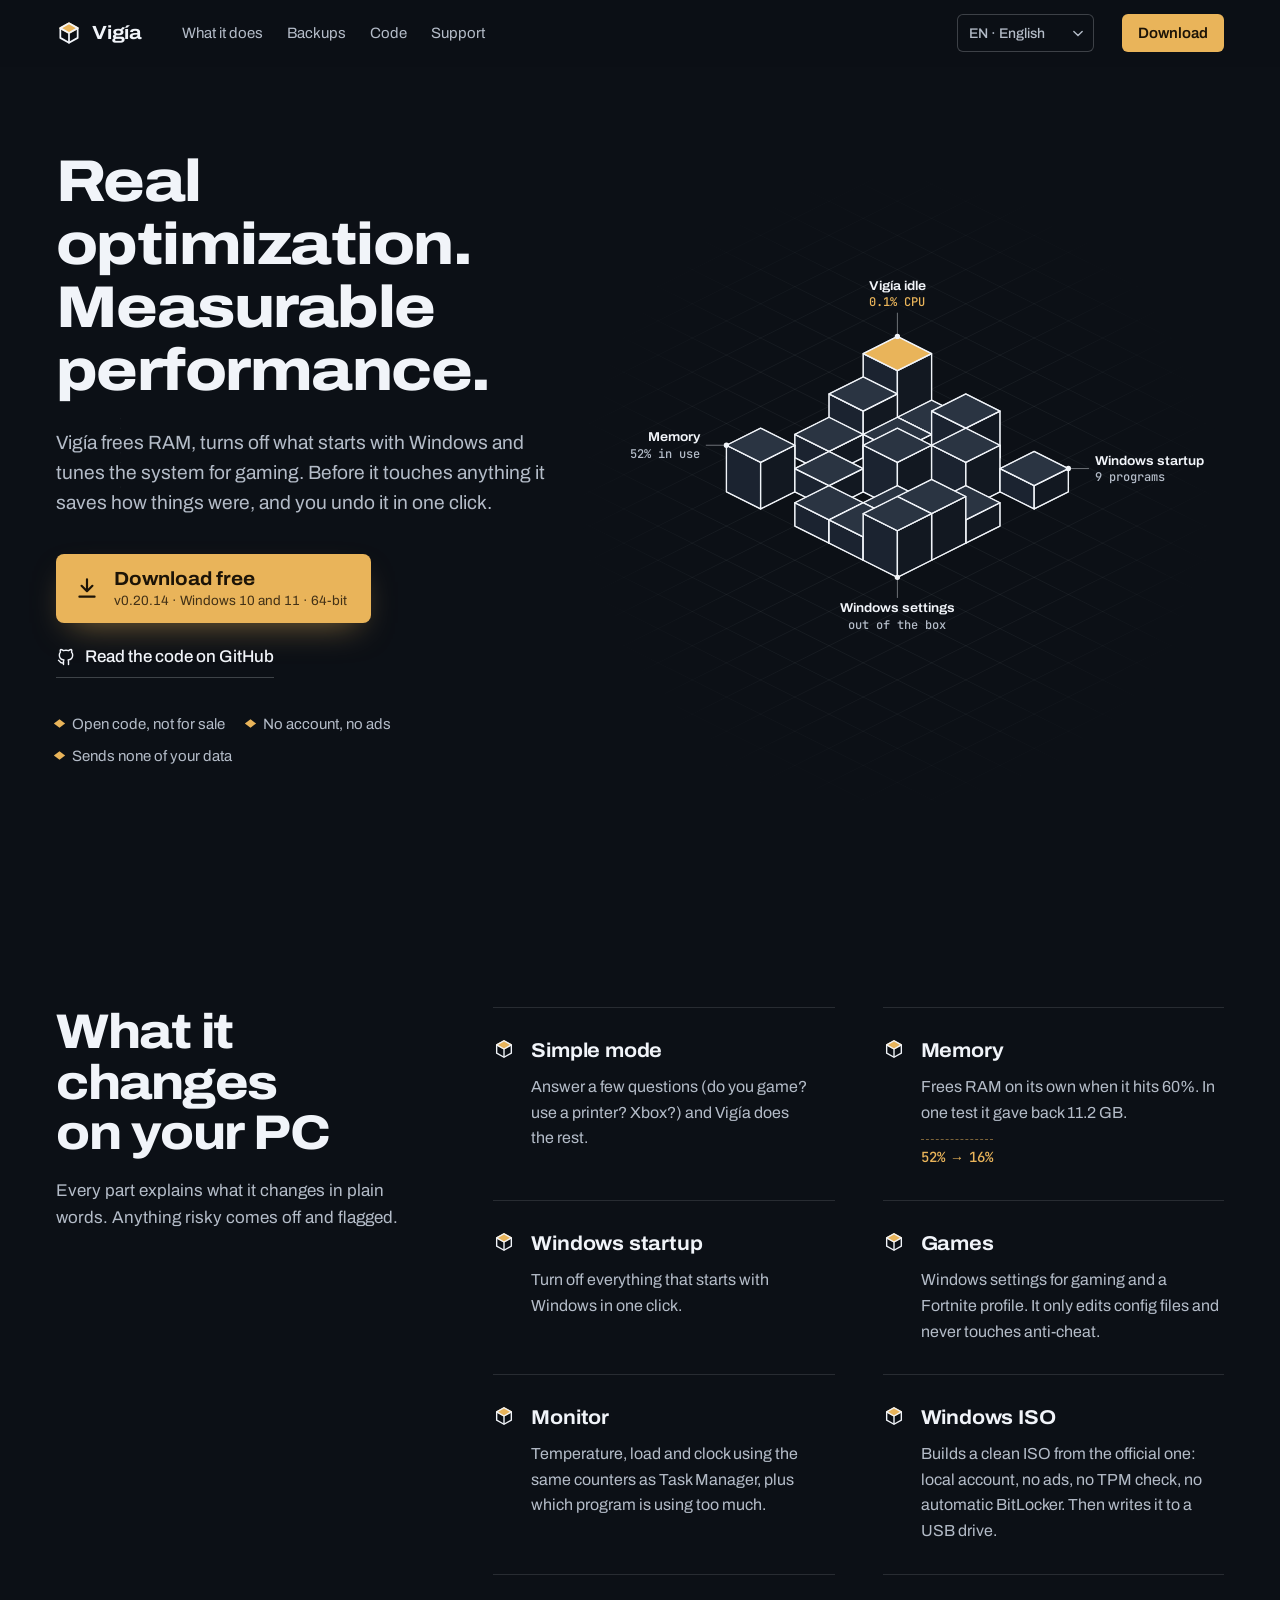
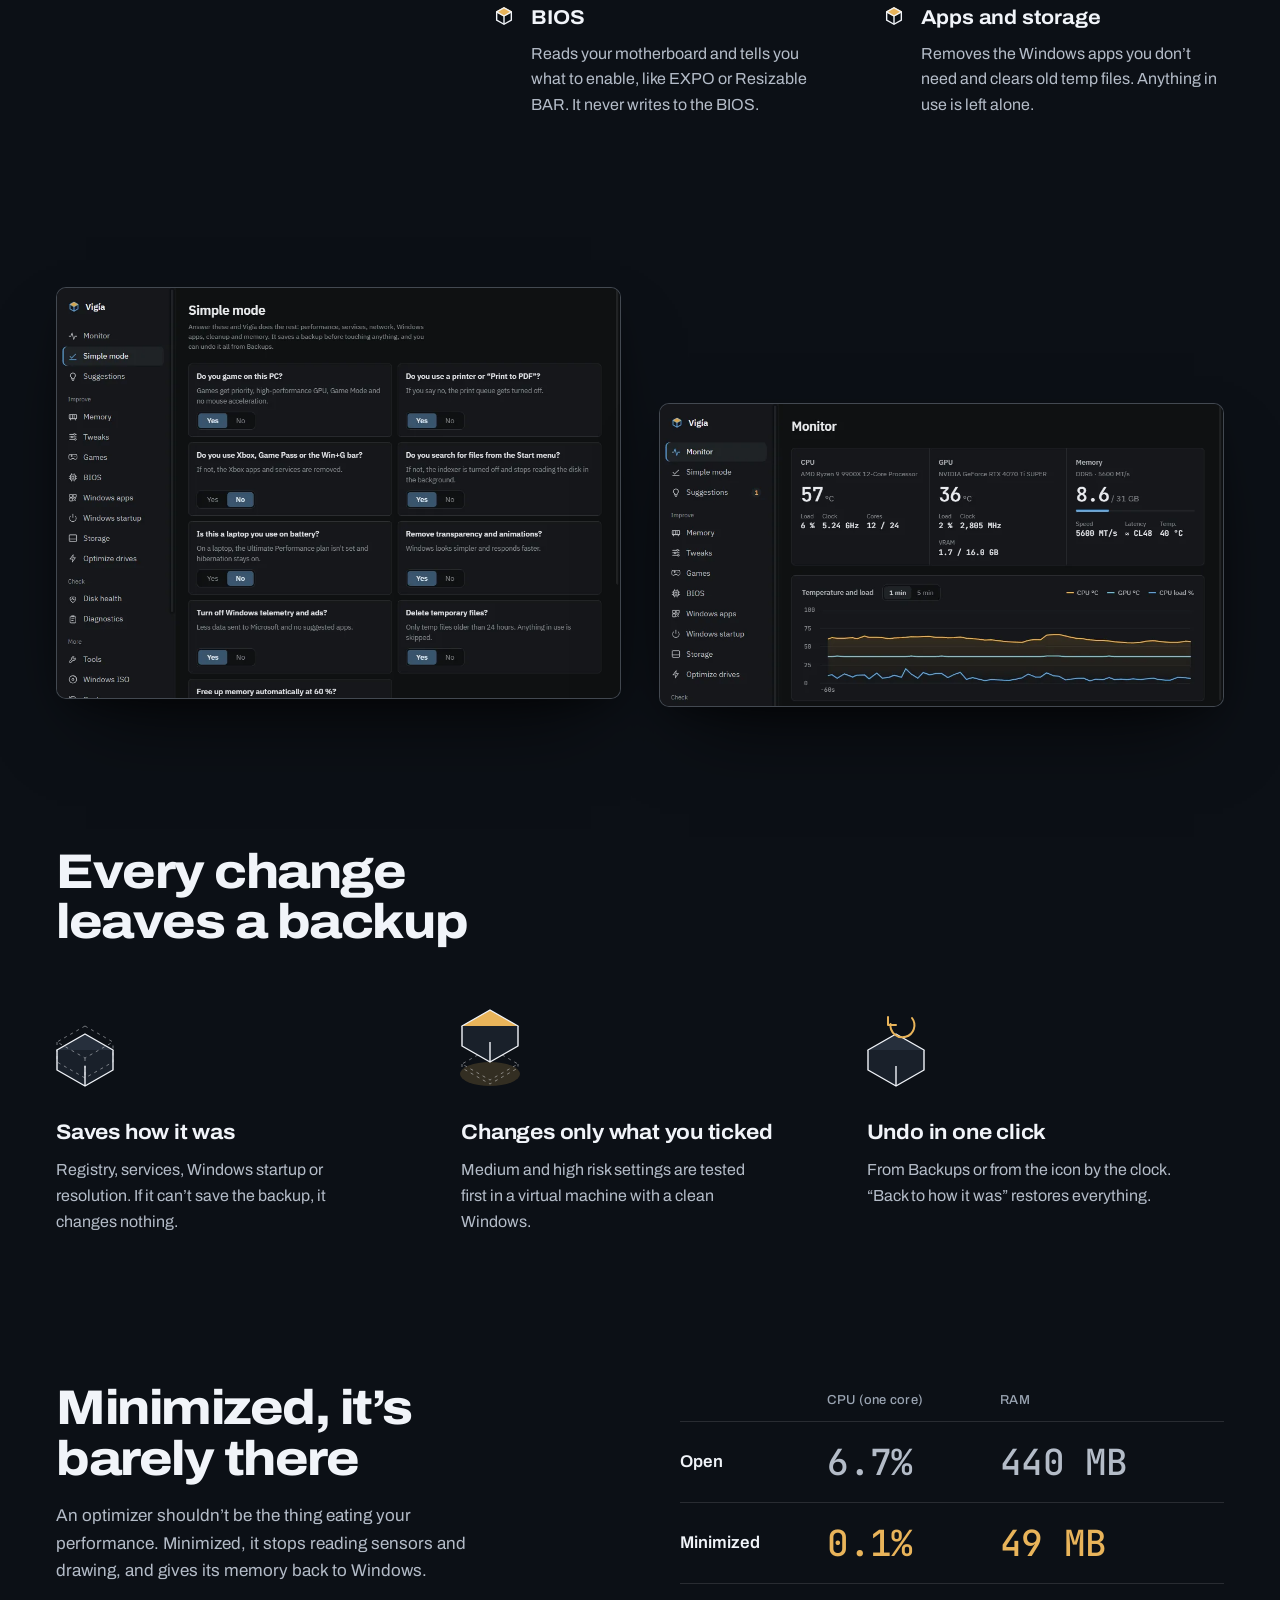
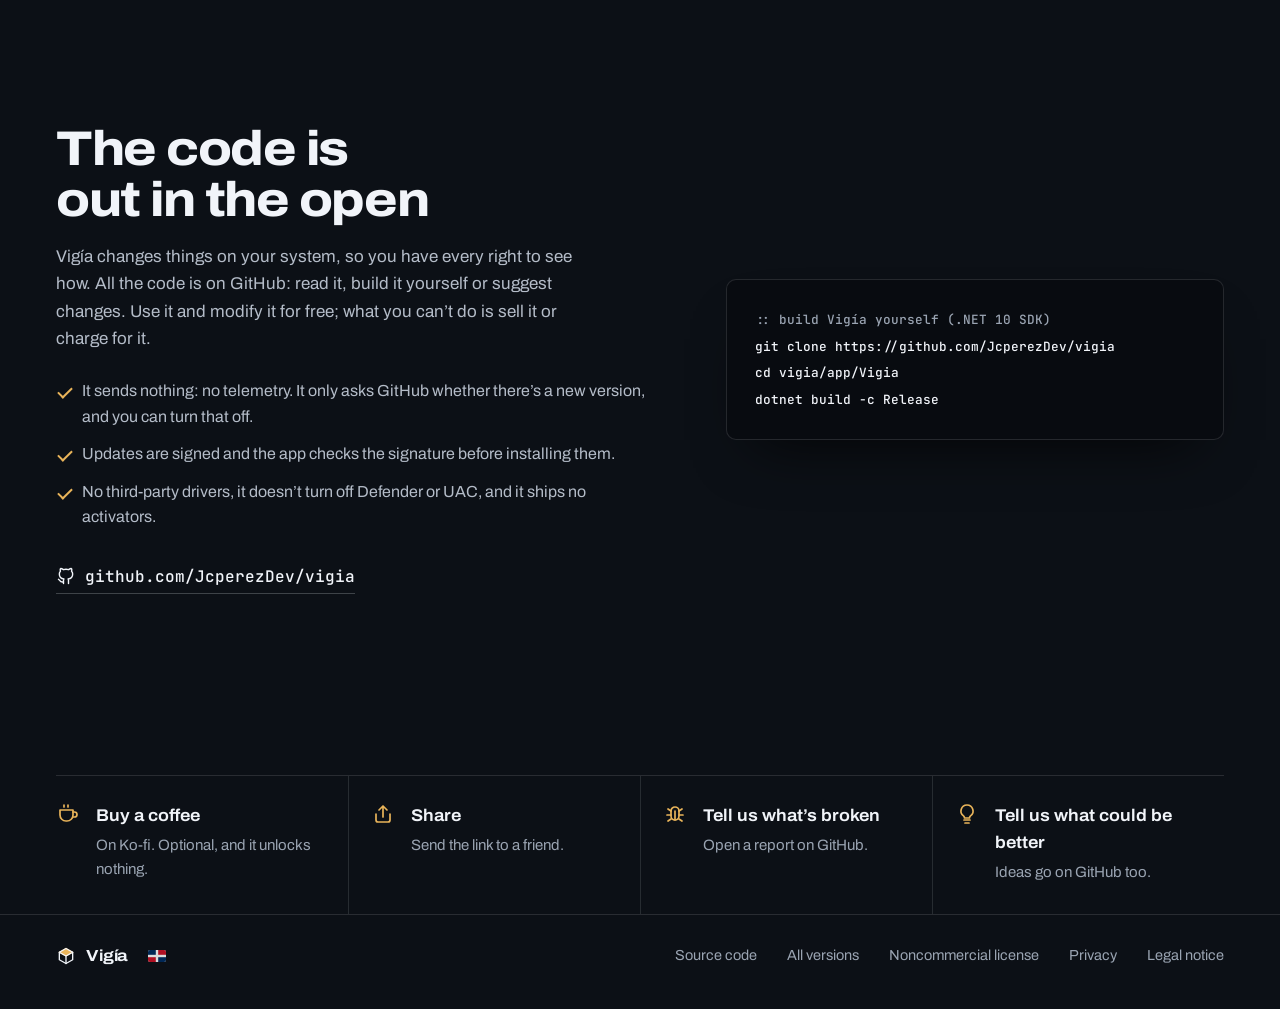
==== commit 14b4f724: "Landing: 0.20.14" ====
--- a/landing/index.html
+++ b/landing/index.html
@@ -69,7 +69,7 @@
       <div class="cta">
         <a class="dl" href="https://github.com/JcperezDev/vigia-releases/releases/latest/download/Vigia-Setup.exe">
           <svg><use href="#i-down"/></svg>
-          <span><b data-i="dlFree">Descargar gratis</b><small><span data-ver>v0.20.13</span> · <span data-i="dlMeta">Windows 10 y 11 · 64 bits</span></small></span>
+          <span><b data-i="dlFree">Descargar gratis</b><small><span data-ver>v0.20.14</span> · <span data-i="dlMeta">Windows 10 y 11 · 64 bits</span></small></span>
         </a>
         <a class="gh" href="https://github.com/JcperezDev/vigia"><svg><use href="#i-gh"/></svg><span data-i="ghLink">Ver el código en GitHub</span></a>
       </div>
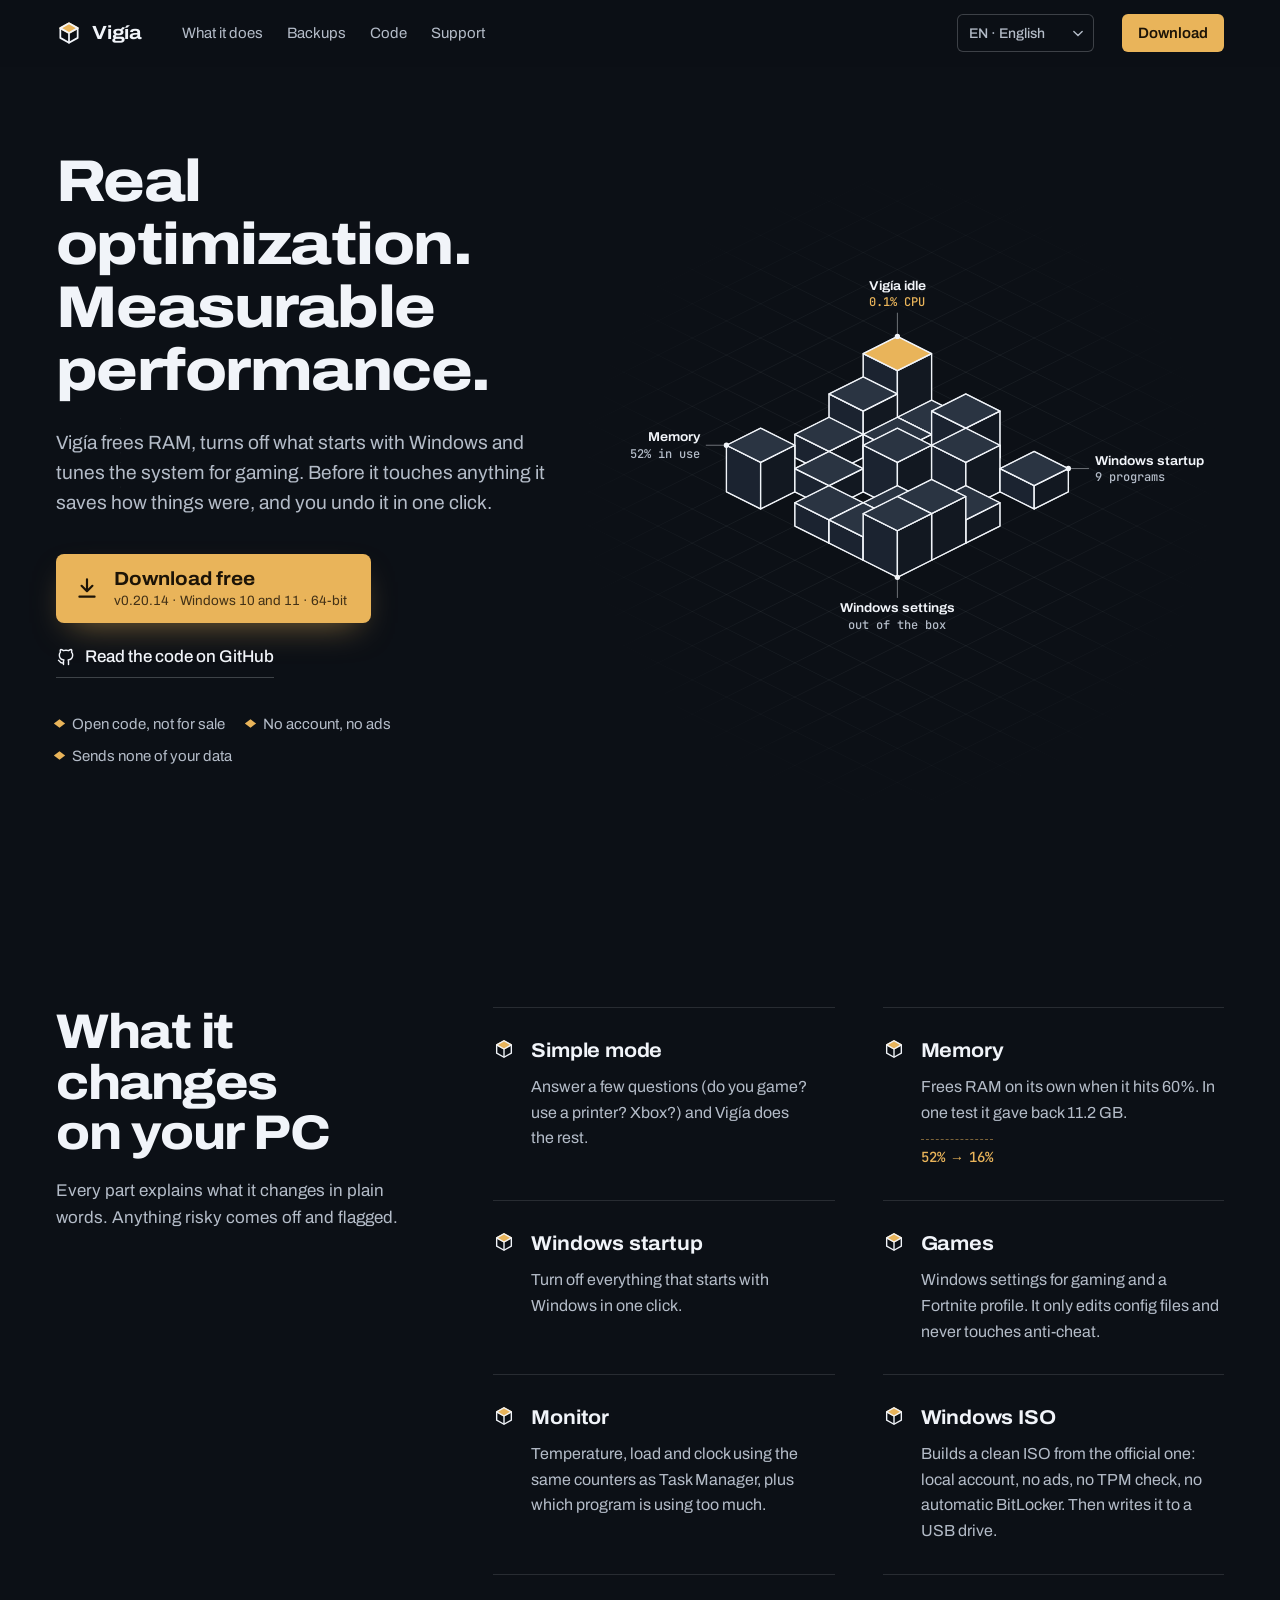
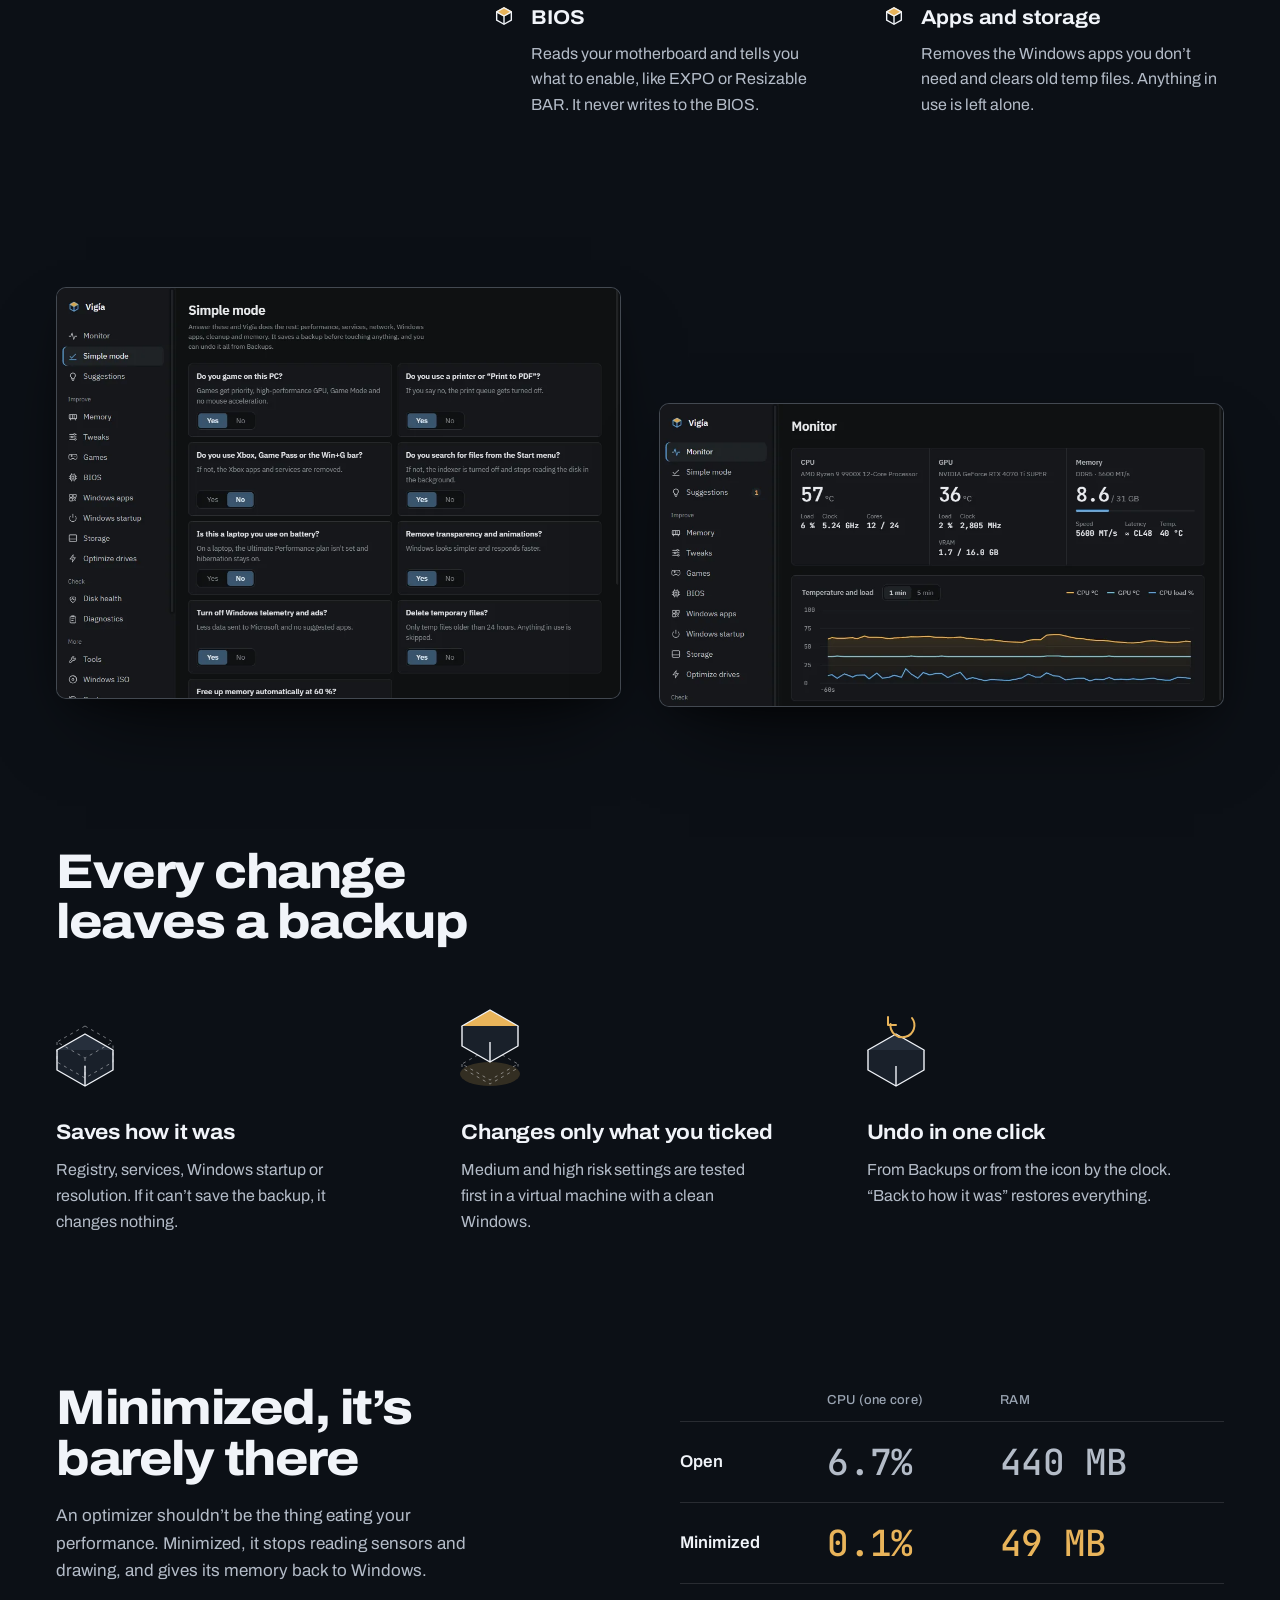
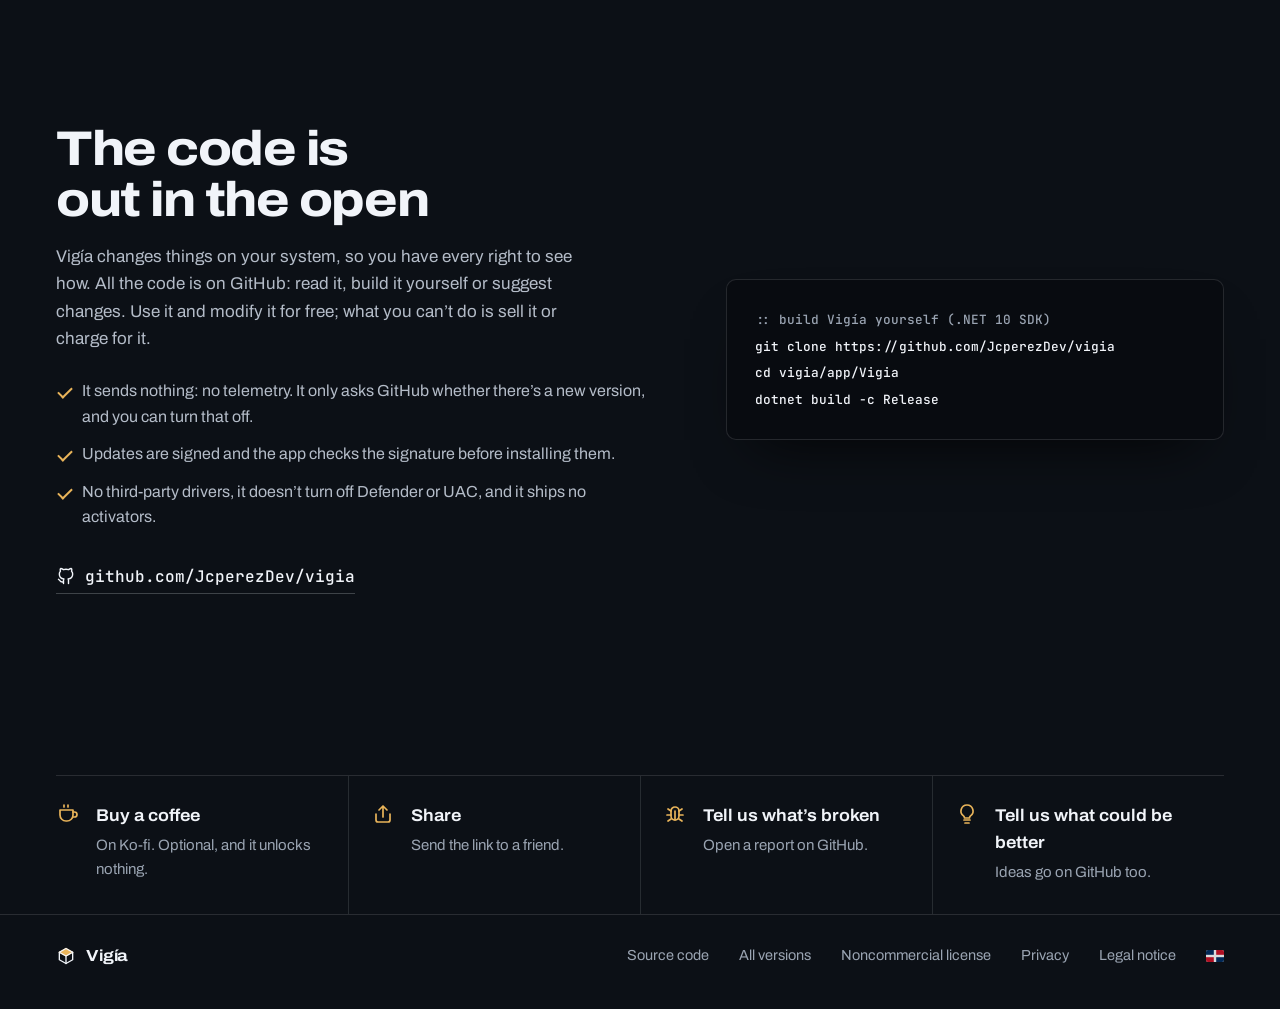
==== commit cae59103: "Landing: bandera dominicana al final del pie, a la derecha" ====
--- a/landing/index.html
+++ b/landing/index.html
@@ -161,12 +161,13 @@
 </main>
 
 <footer>
-  <span class="brand"><svg><use href="#i-logo"/></svg>Vigía<svg class="do" viewBox="0 0 30 20" role="img" aria-label="República Dominicana"><title>República Dominicana</title><rect width="30" height="20" fill="#fff"/><rect width="13" height="8" fill="#002d62"/><rect x="17" width="13" height="8" fill="#ce1126"/><rect y="12" width="13" height="8" fill="#ce1126"/><rect x="17" y="12" width="13" height="8" fill="#002d62"/></svg></span>
+  <span class="brand"><svg><use href="#i-logo"/></svg>Vigía</span>
   <a href="https://github.com/JcperezDev/vigia" data-i="fCode">Código fuente</a>
   <a href="https://github.com/JcperezDev/vigia-releases/releases" data-i="fRel">Todas las versiones</a>
   <a href="https://github.com/JcperezDev/vigia/blob/main/LICENSE" data-i="fLic">Licencia no comercial</a>
   <a href="privacidad.html" data-i="fPriv">Privacidad</a>
   <a href="legal.html" data-i="fLegal">Aviso legal</a>
+  <svg class="do" viewBox="0 0 30 20" role="img" aria-label="República Dominicana"><title>República Dominicana</title><rect width="30" height="20" fill="#fff"/><rect width="13" height="8" fill="#002d62"/><rect x="17" width="13" height="8" fill="#ce1126"/><rect y="12" width="13" height="8" fill="#ce1126"/><rect x="17" y="12" width="13" height="8" fill="#002d62"/></svg>
 </footer>
 
 <script src="main.js" defer></script>
--- a/landing/styles.css
+++ b/landing/styles.css
@@ -272,7 +272,7 @@
 footer { display: flex; flex-wrap: wrap; align-items: center; gap: 14px 30px; padding: 28px var(--edge) 40px; border-top: 1px solid var(--rule); font-size: 14.5px; color: var(--ink-3); }
 footer .brand { font-size: 16px; color: var(--ink); margin-right: auto; }
 footer .brand svg { width: 20px; height: 20px; }
-footer .brand svg.do { width: 18px; height: 12px; margin-left: 10px; border-radius: 2px; opacity: .85; stroke: none; }   /* bandera dominicana, discreta */
+footer svg.do { width: 18px; height: 12px; border-radius: 2px; opacity: .85; flex: none; stroke: none; }   /* bandera dominicana, discreta, al final a la derecha */
 footer a { color: var(--ink-3); text-decoration: none; }
 footer a:hover { color: var(--ink); text-decoration: underline; }
 
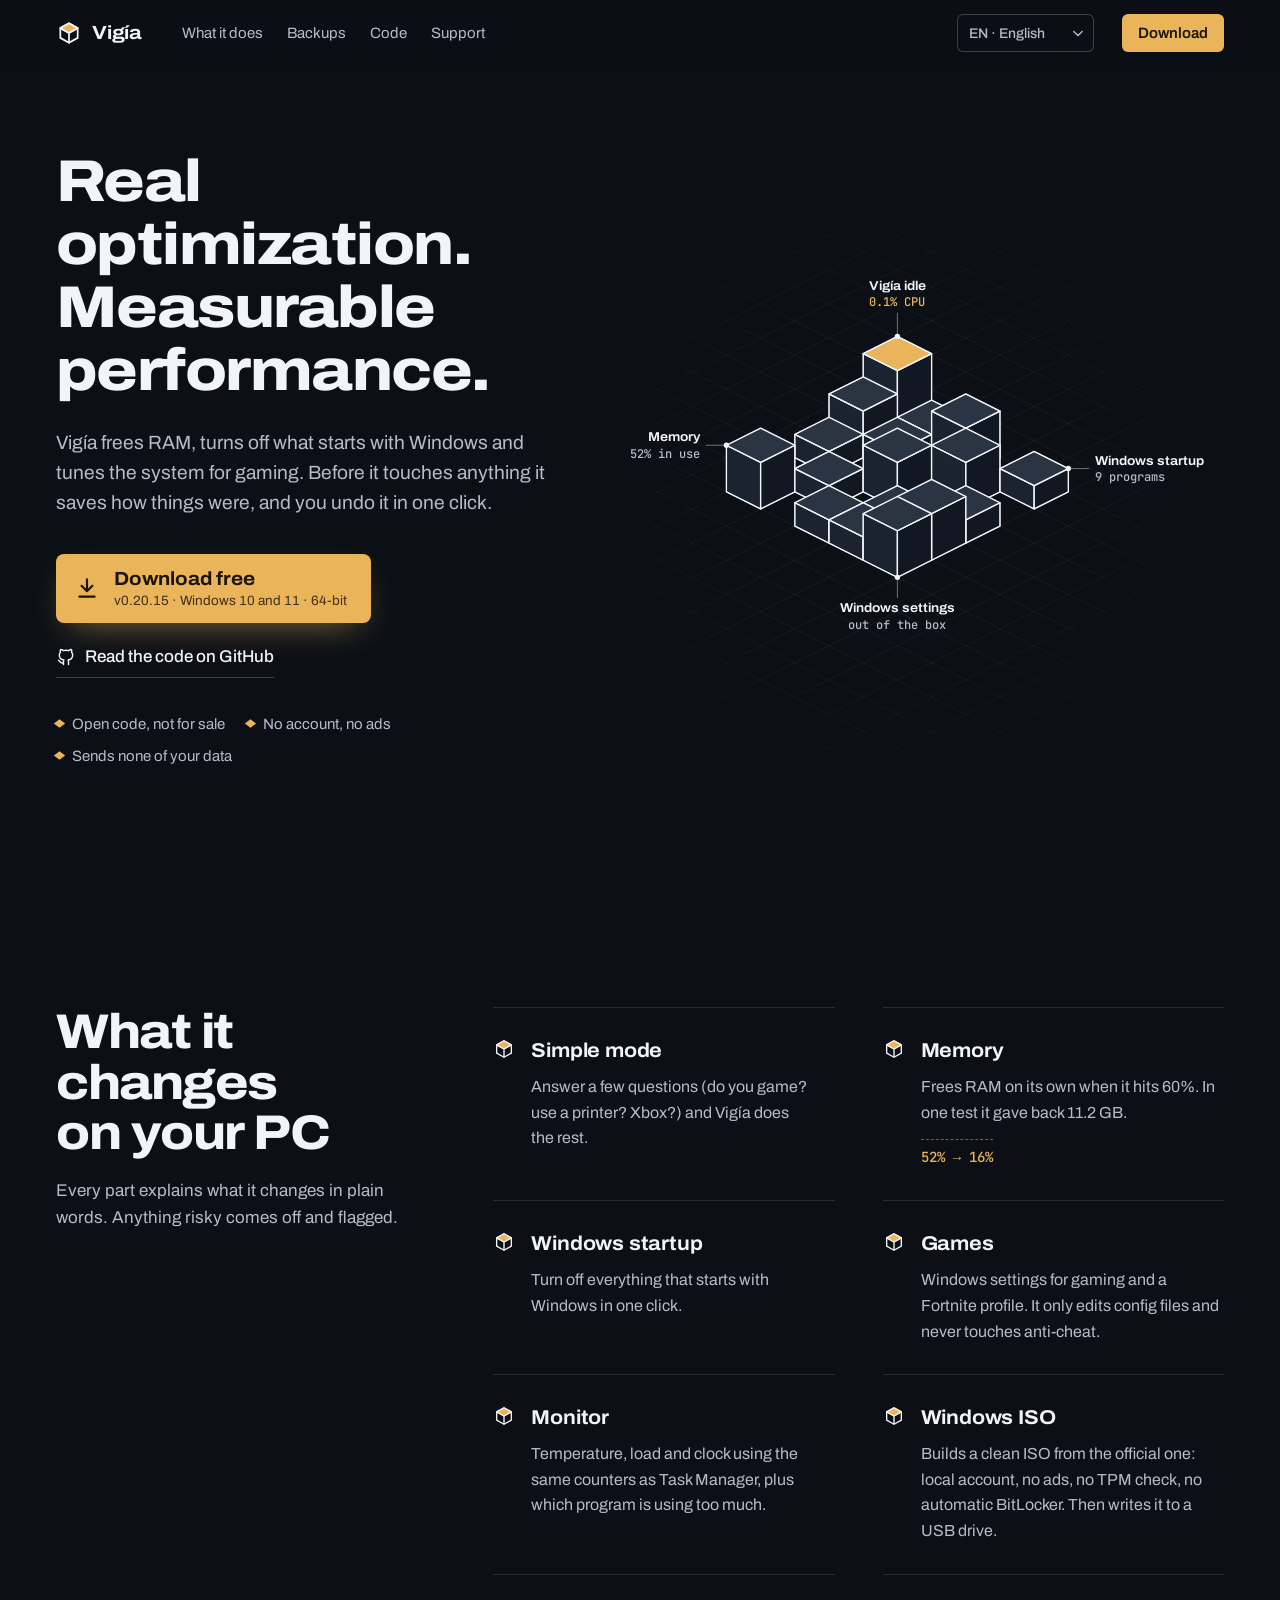
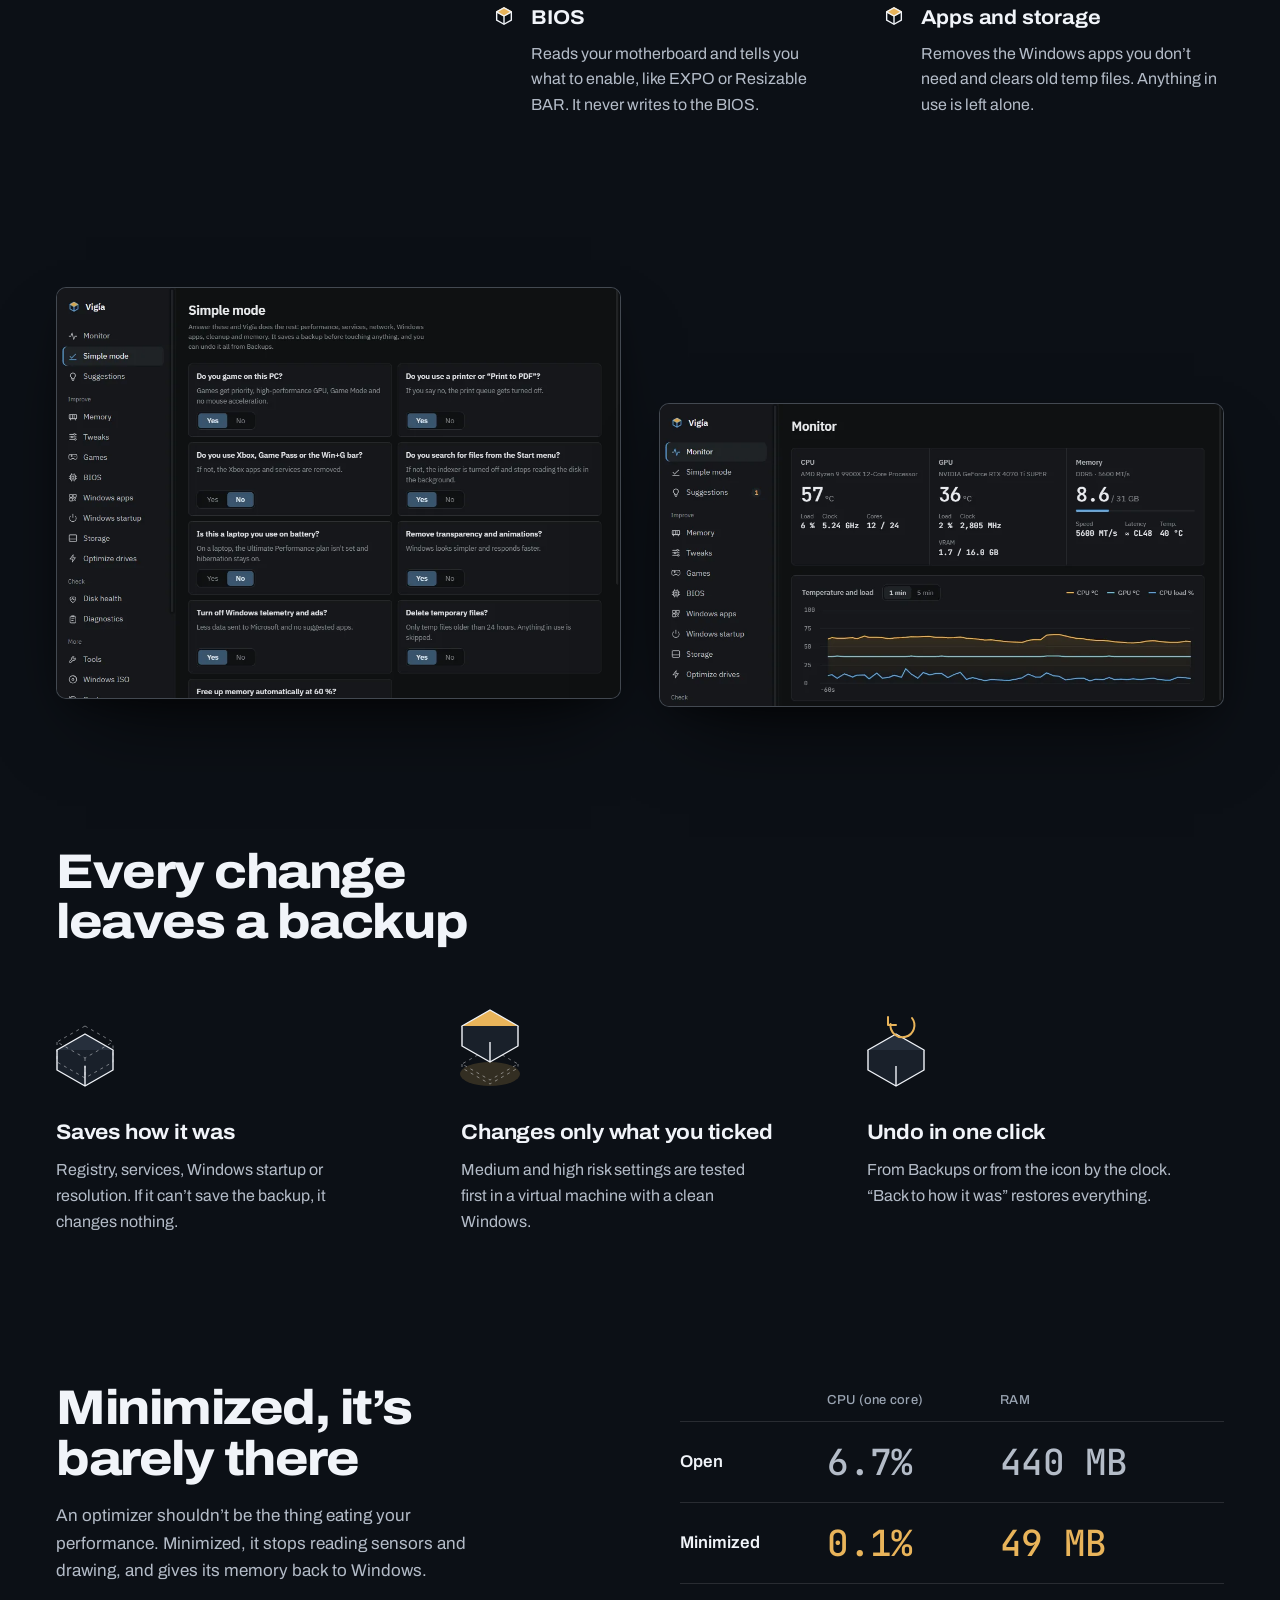
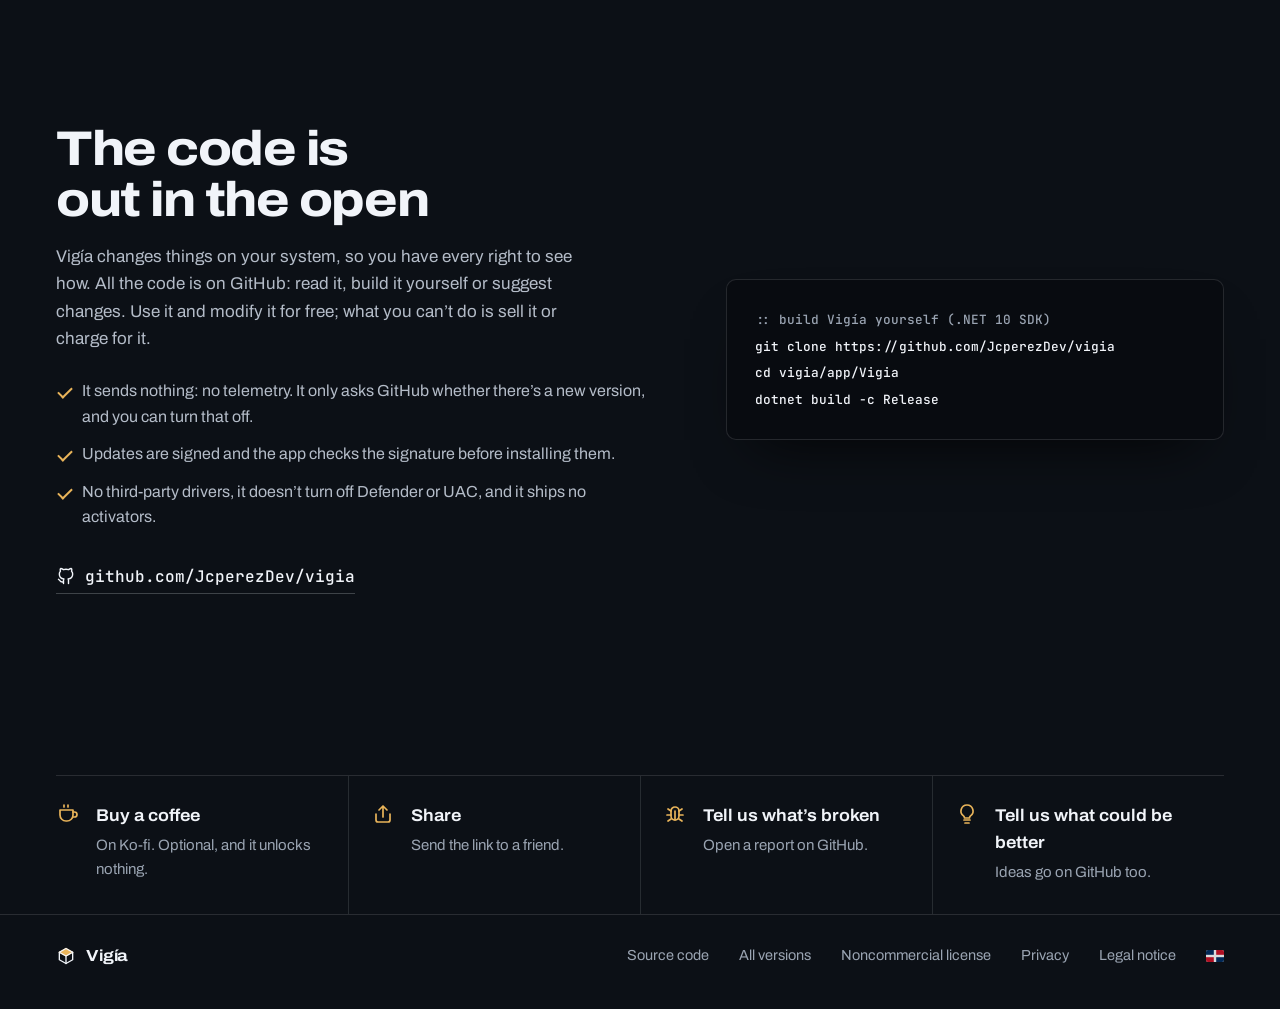
==== commit 6535e710: "Landing: 0.20.15" ====
--- a/landing/index.html
+++ b/landing/index.html
@@ -69,7 +69,7 @@
       <div class="cta">
         <a class="dl" href="https://github.com/JcperezDev/vigia-releases/releases/latest/download/Vigia-Setup.exe">
           <svg><use href="#i-down"/></svg>
-          <span><b data-i="dlFree">Descargar gratis</b><small><span data-ver>v0.20.14</span> · <span data-i="dlMeta">Windows 10 y 11 · 64 bits</span></small></span>
+          <span><b data-i="dlFree">Descargar gratis</b><small><span data-ver>v0.20.15</span> · <span data-i="dlMeta">Windows 10 y 11 · 64 bits</span></small></span>
         </a>
         <a class="gh" href="https://github.com/JcperezDev/vigia"><svg><use href="#i-gh"/></svg><span data-i="ghLink">Ver el código en GitHub</span></a>
       </div>
--- a/landing/styles.css
+++ b/landing/styles.css
@@ -316,6 +316,7 @@
   section:not(.hero) { padding-top: 64px; }
   footer { gap: 12px 22px; }
   footer .brand { flex-basis: 100%; }
+  footer svg.do { margin-left: auto; }
 }
 
 /* ---------------------------------------------------------------- privacidad y aviso legal */
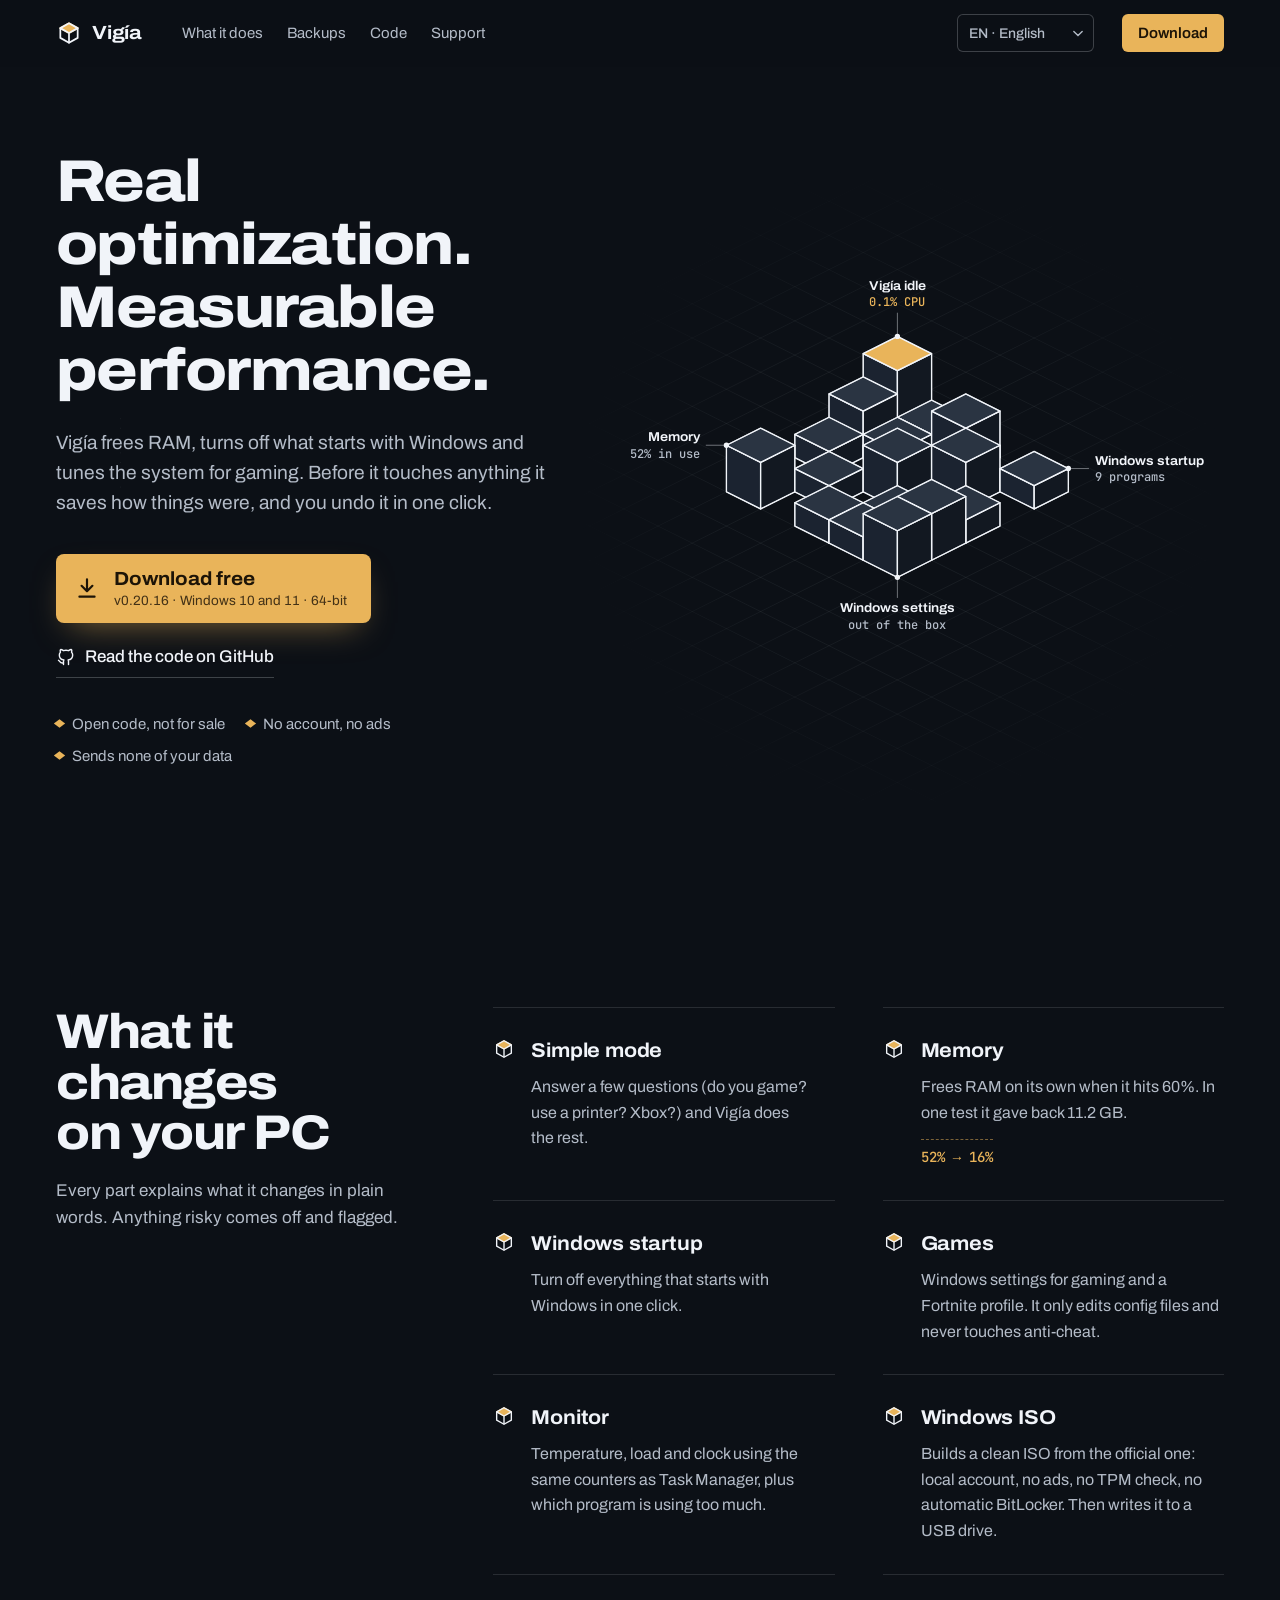
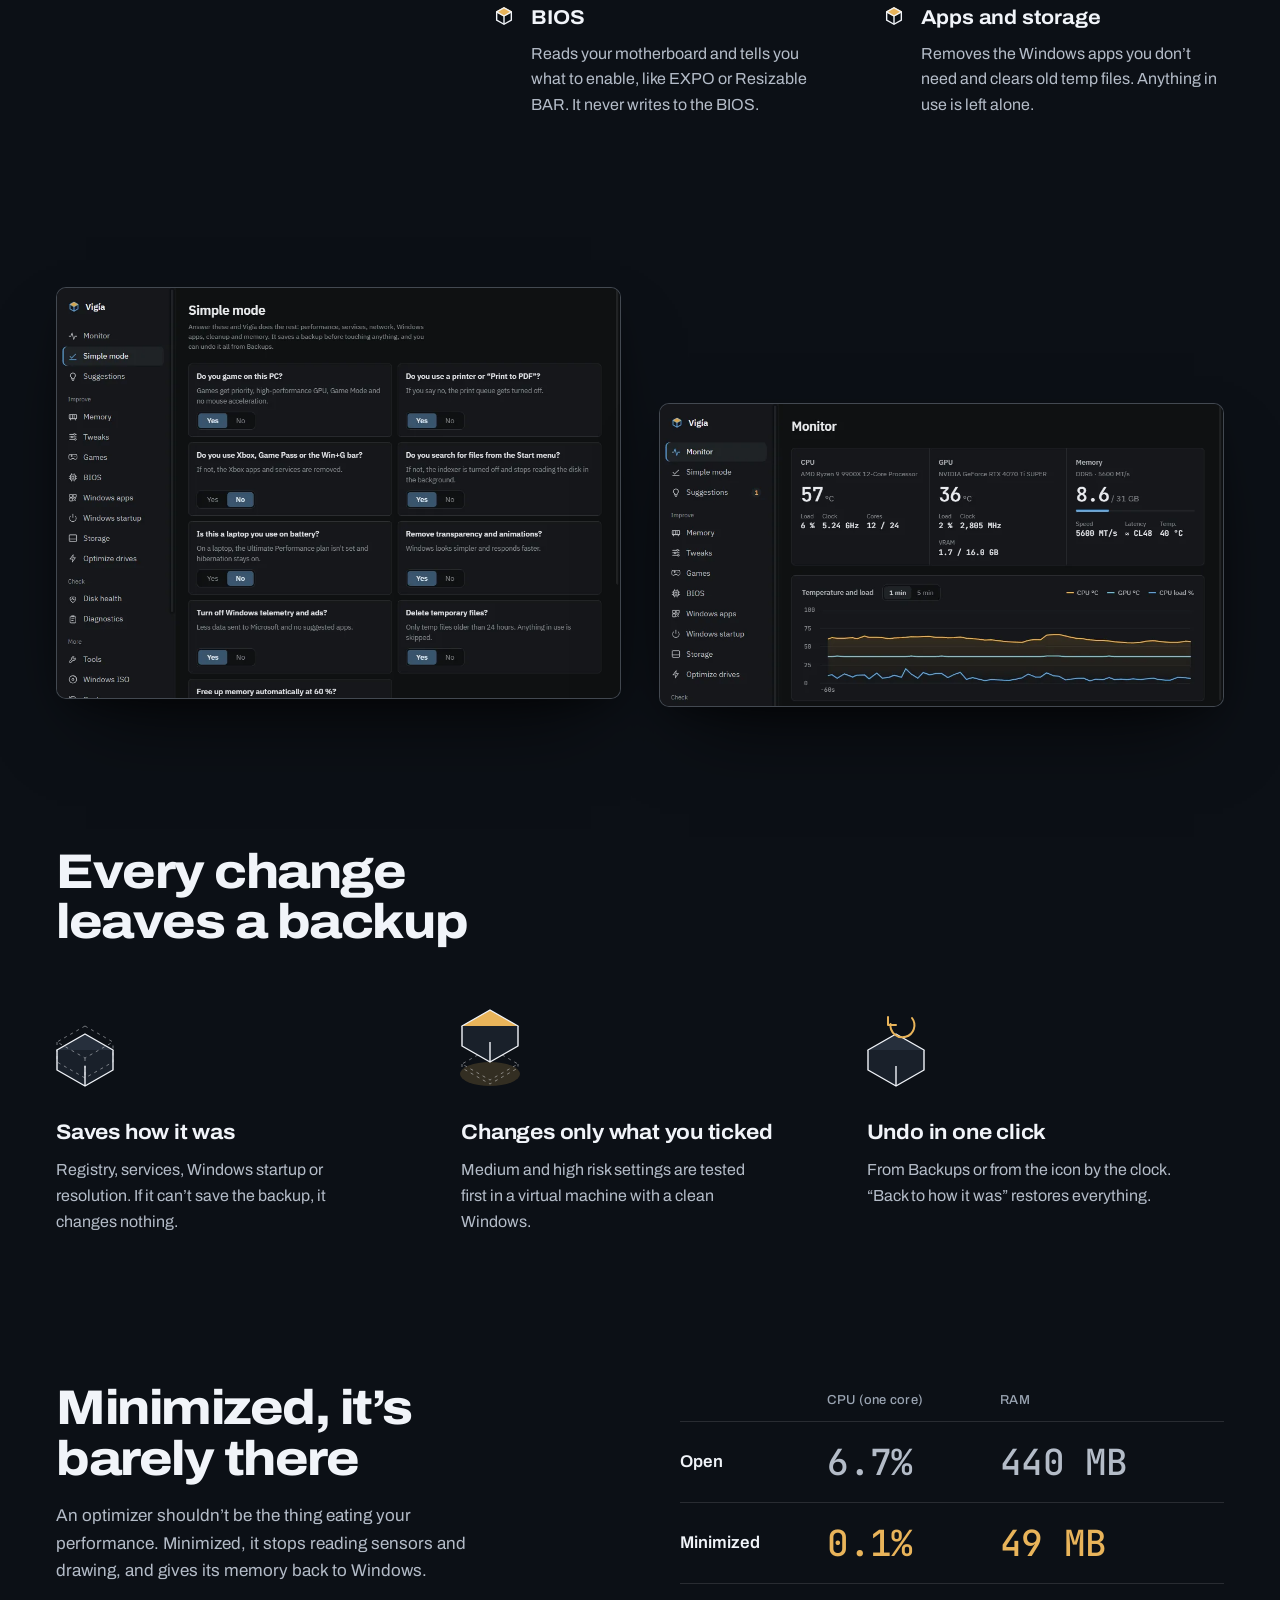
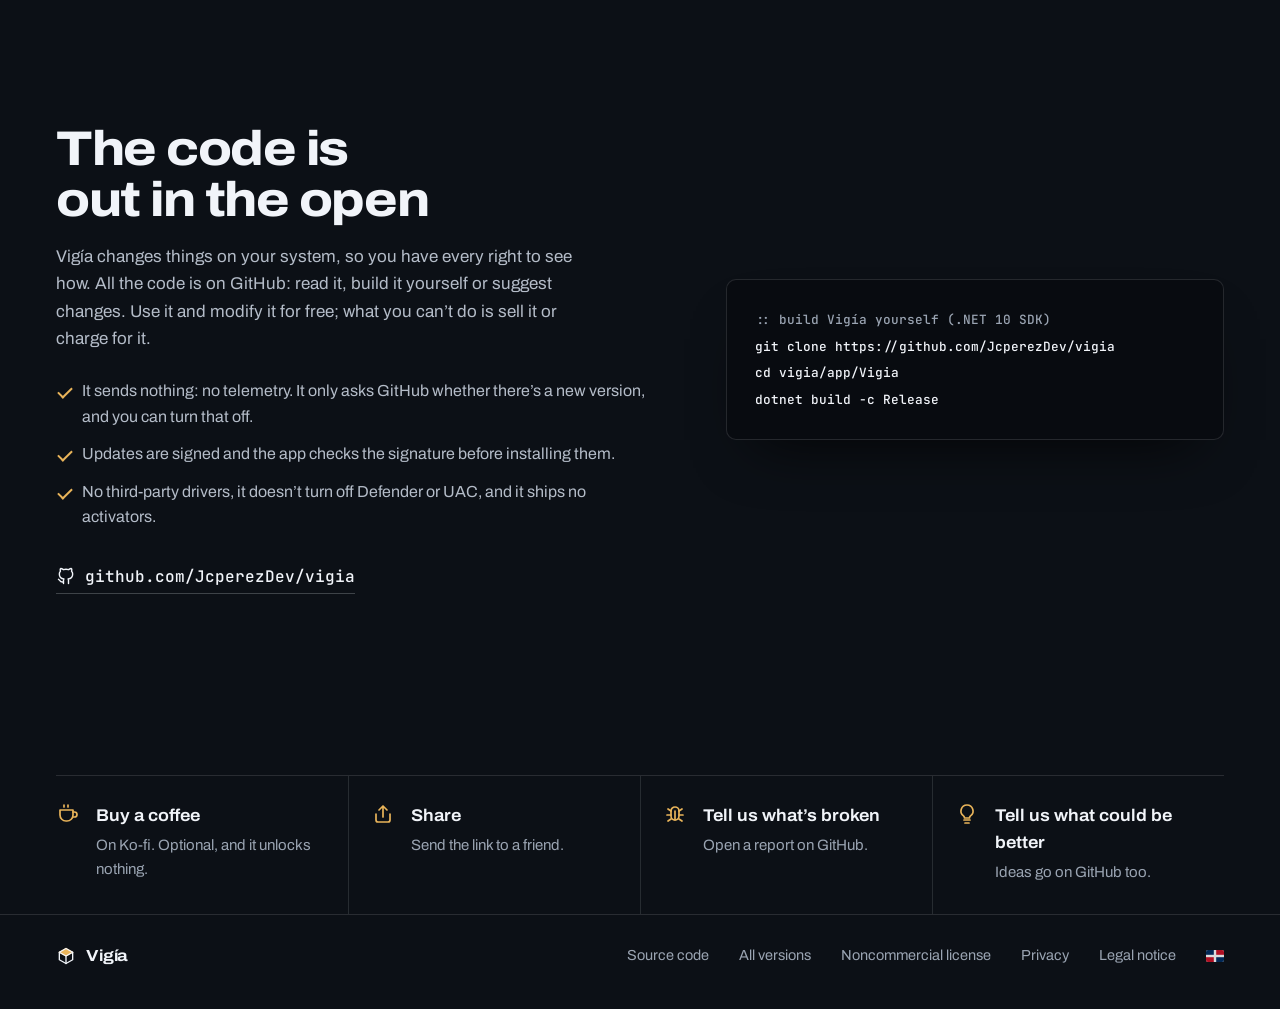
==== commit 26d47150: "Landing: 0.20.16" ====
--- a/landing/index.html
+++ b/landing/index.html
@@ -69,7 +69,7 @@
       <div class="cta">
         <a class="dl" href="https://github.com/JcperezDev/vigia-releases/releases/latest/download/Vigia-Setup.exe">
           <svg><use href="#i-down"/></svg>
-          <span><b data-i="dlFree">Descargar gratis</b><small><span data-ver>v0.20.15</span> · <span data-i="dlMeta">Windows 10 y 11 · 64 bits</span></small></span>
+          <span><b data-i="dlFree">Descargar gratis</b><small><span data-ver>v0.20.16</span> · <span data-i="dlMeta">Windows 10 y 11 · 64 bits</span></small></span>
         </a>
         <a class="gh" href="https://github.com/JcperezDev/vigia"><svg><use href="#i-gh"/></svg><span data-i="ghLink">Ver el código en GitHub</span></a>
       </div>
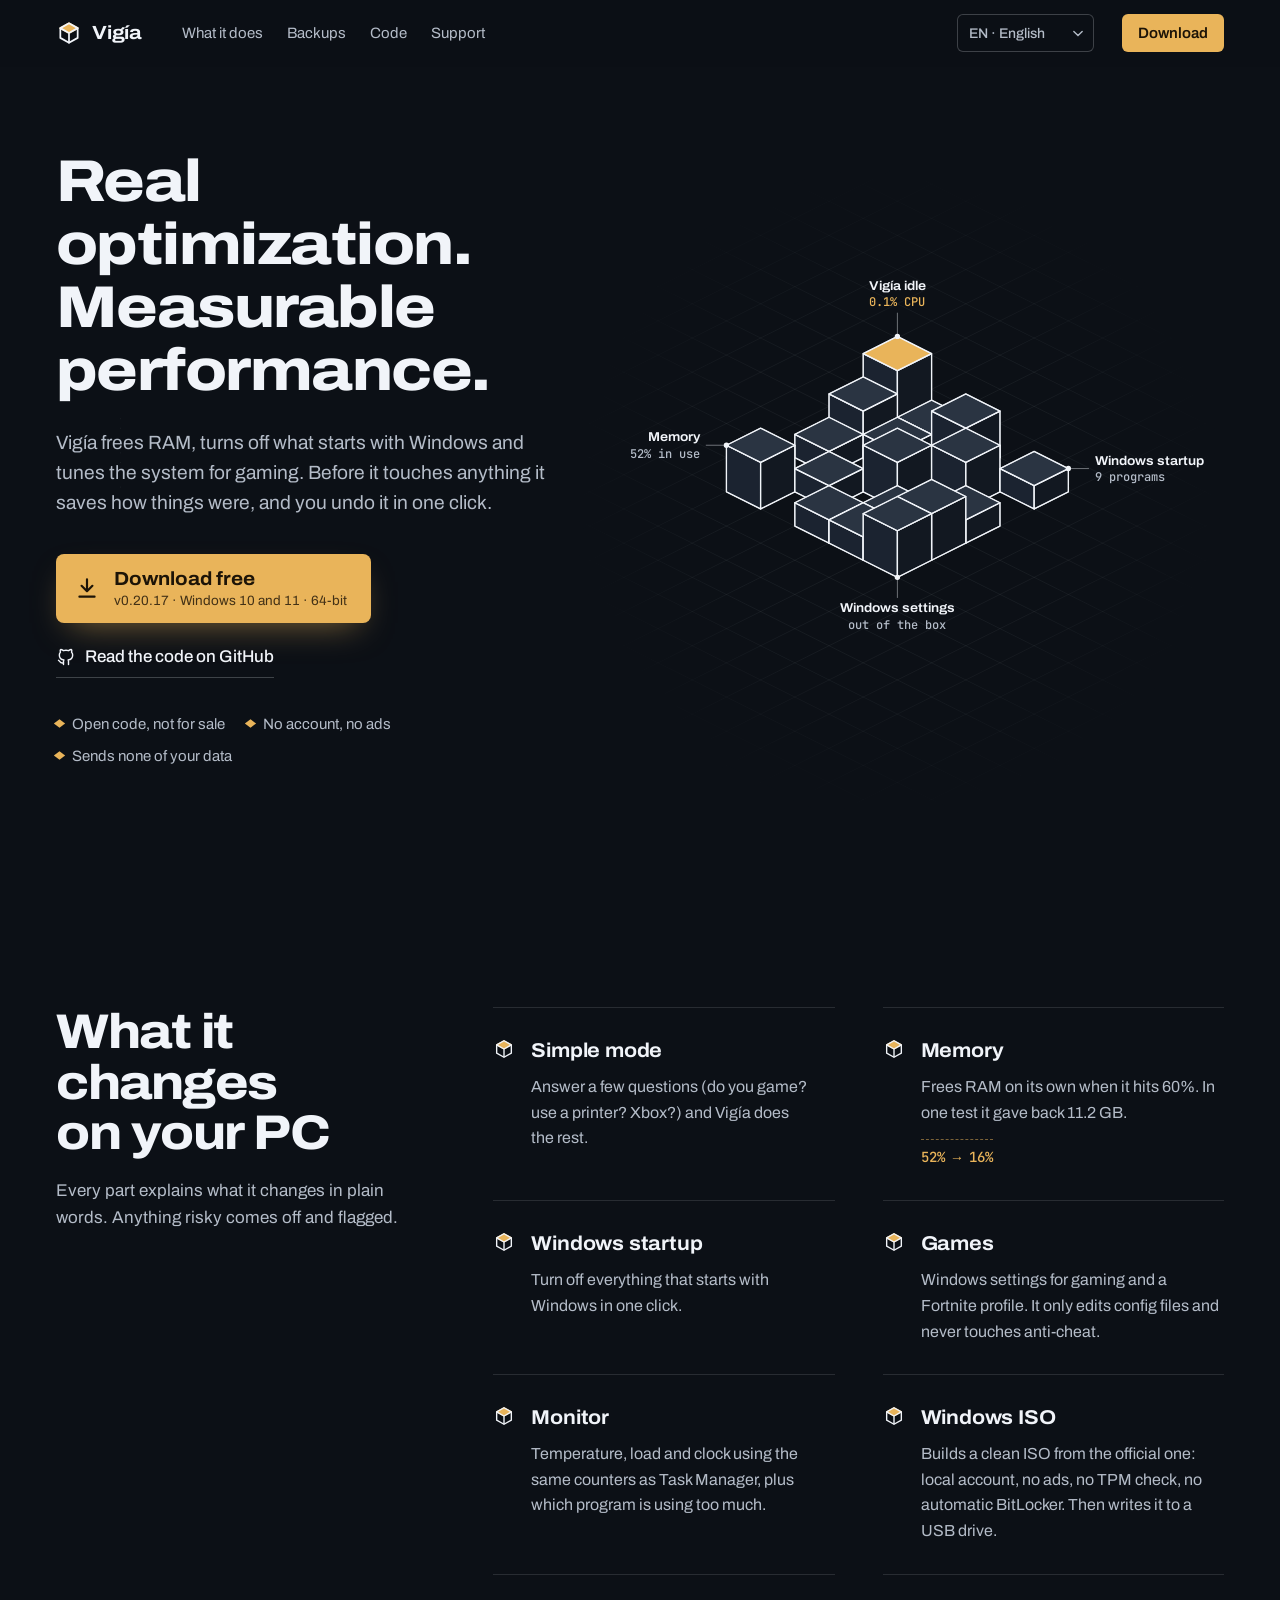
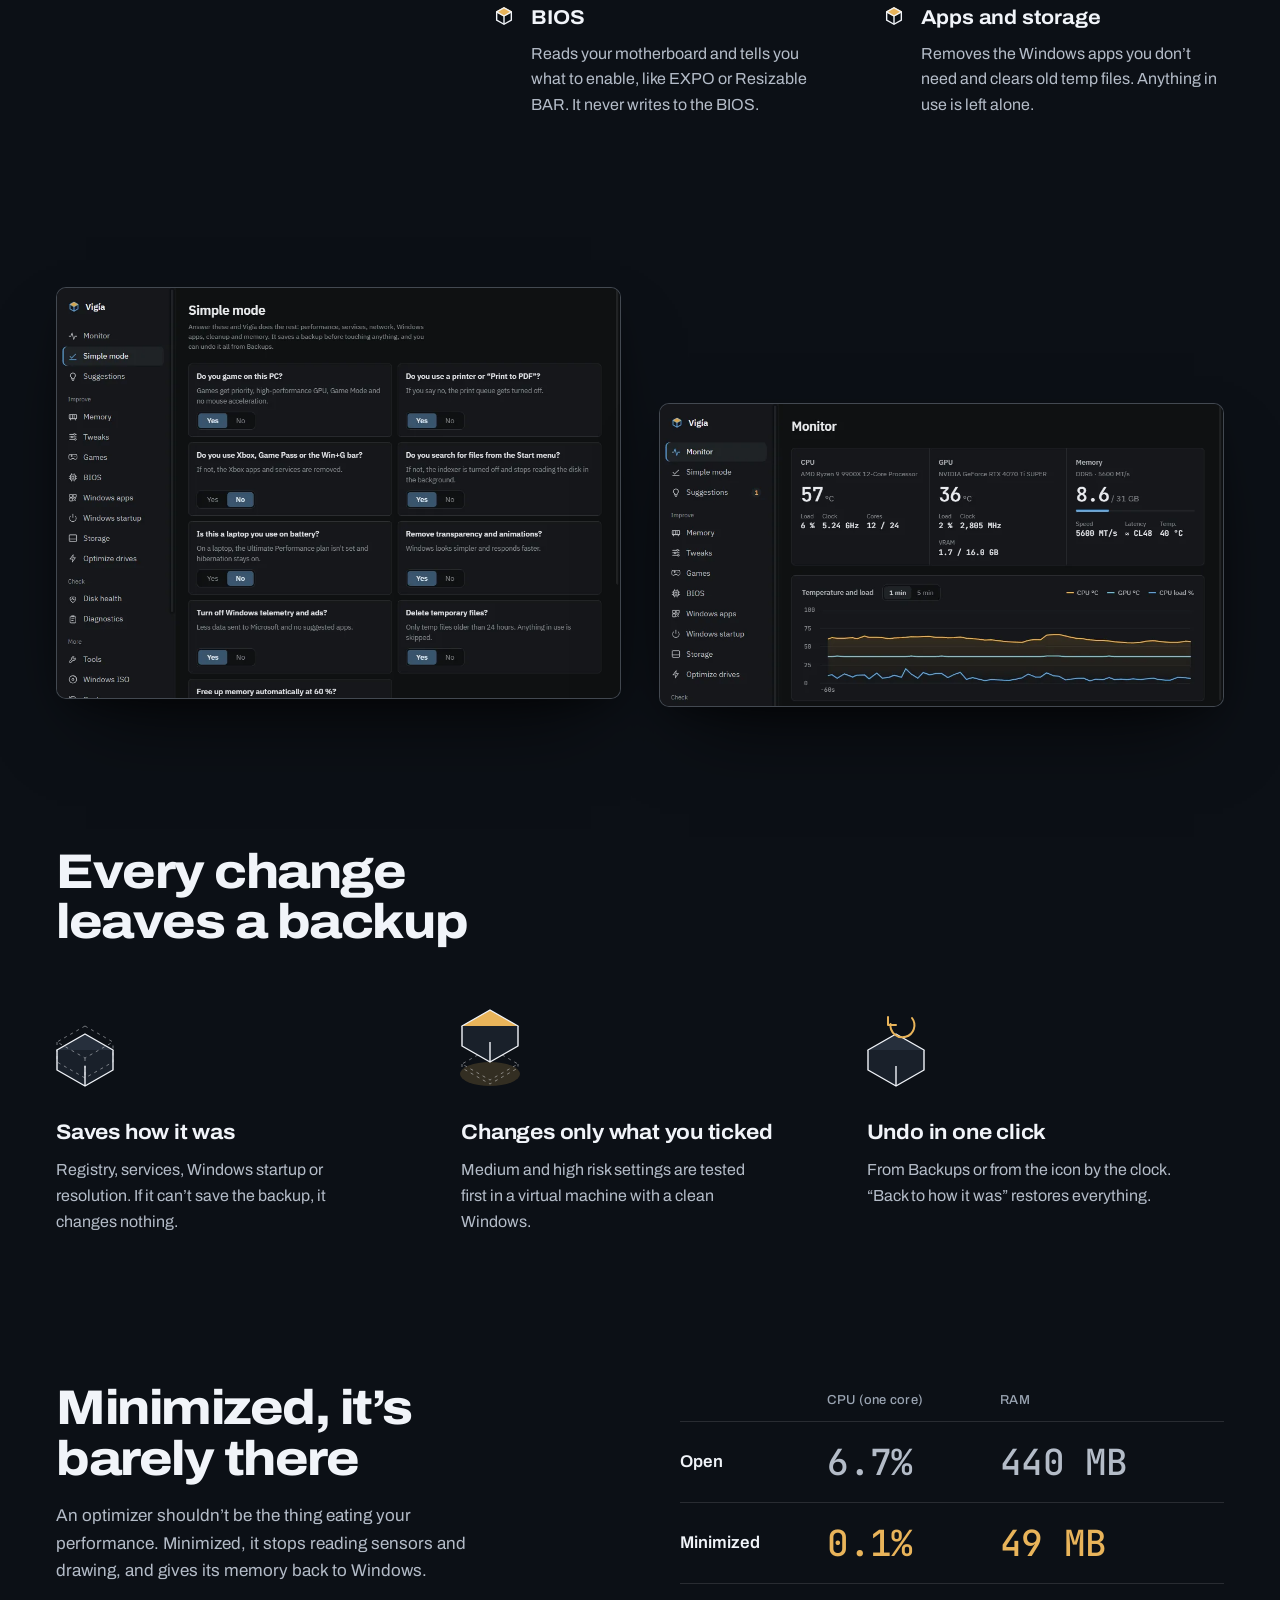
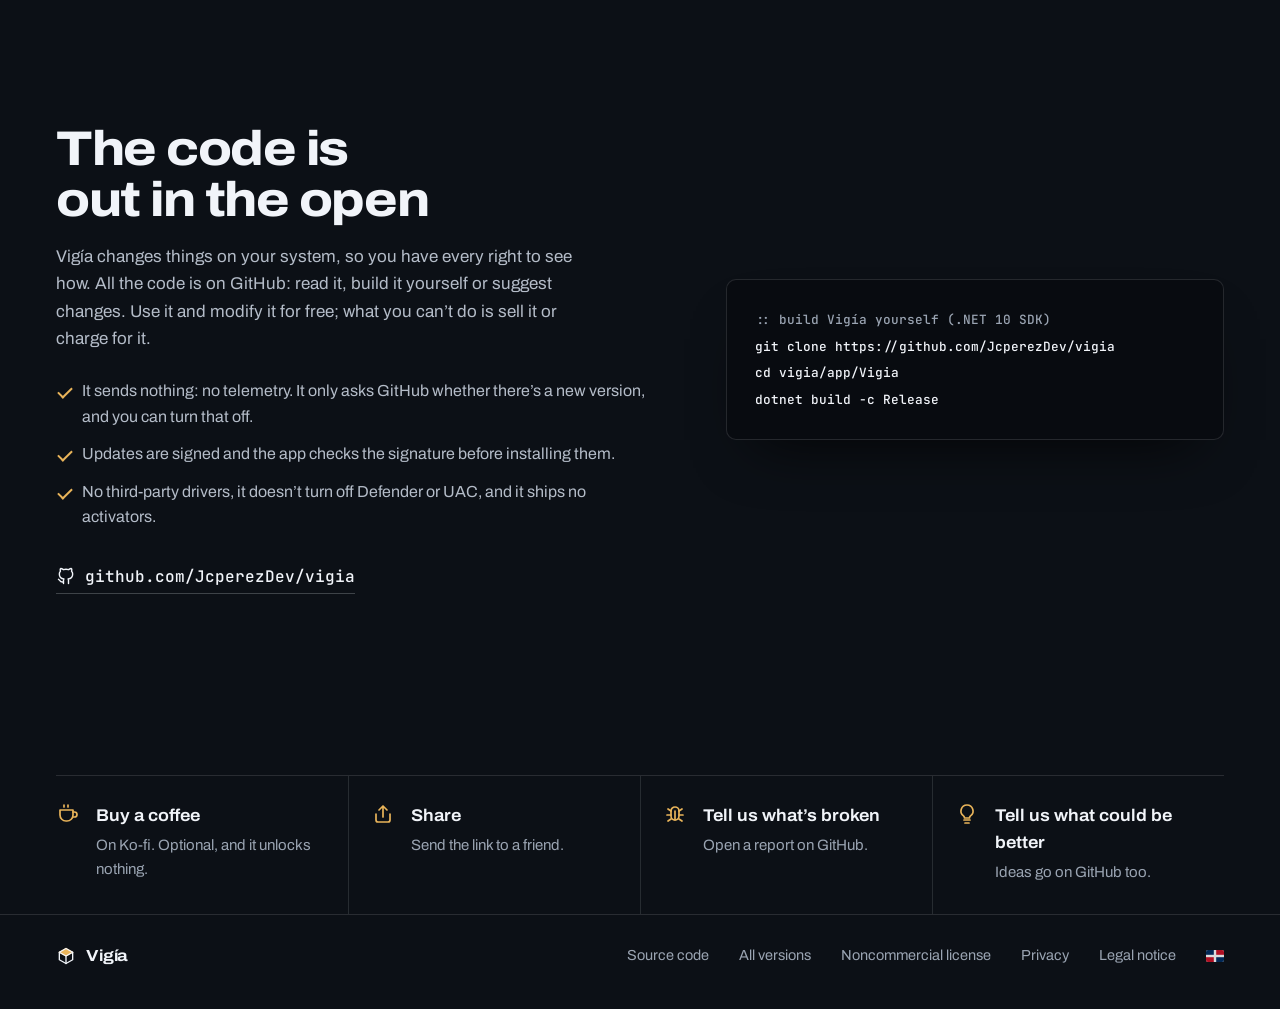
==== commit b7fb855d: "0.20.17: ajustes con riesgo fuera, Modo simple más suave, grados del procesador en cualquier PC, res" ====
--- a/landing/index.html
+++ b/landing/index.html
@@ -69,7 +69,7 @@
       <div class="cta">
         <a class="dl" href="https://github.com/JcperezDev/vigia-releases/releases/latest/download/Vigia-Setup.exe">
           <svg><use href="#i-down"/></svg>
-          <span><b data-i="dlFree">Descargar gratis</b><small><span data-ver>v0.20.16</span> · <span data-i="dlMeta">Windows 10 y 11 · 64 bits</span></small></span>
+          <span><b data-i="dlFree">Descargar gratis</b><small><span data-ver>v0.20.17</span> · <span data-i="dlMeta">Windows 10 y 11 · 64 bits</span></small></span>
         </a>
         <a class="gh" href="https://github.com/JcperezDev/vigia"><svg><use href="#i-gh"/></svg><span data-i="ghLink">Ver el código en GitHub</span></a>
       </div>
